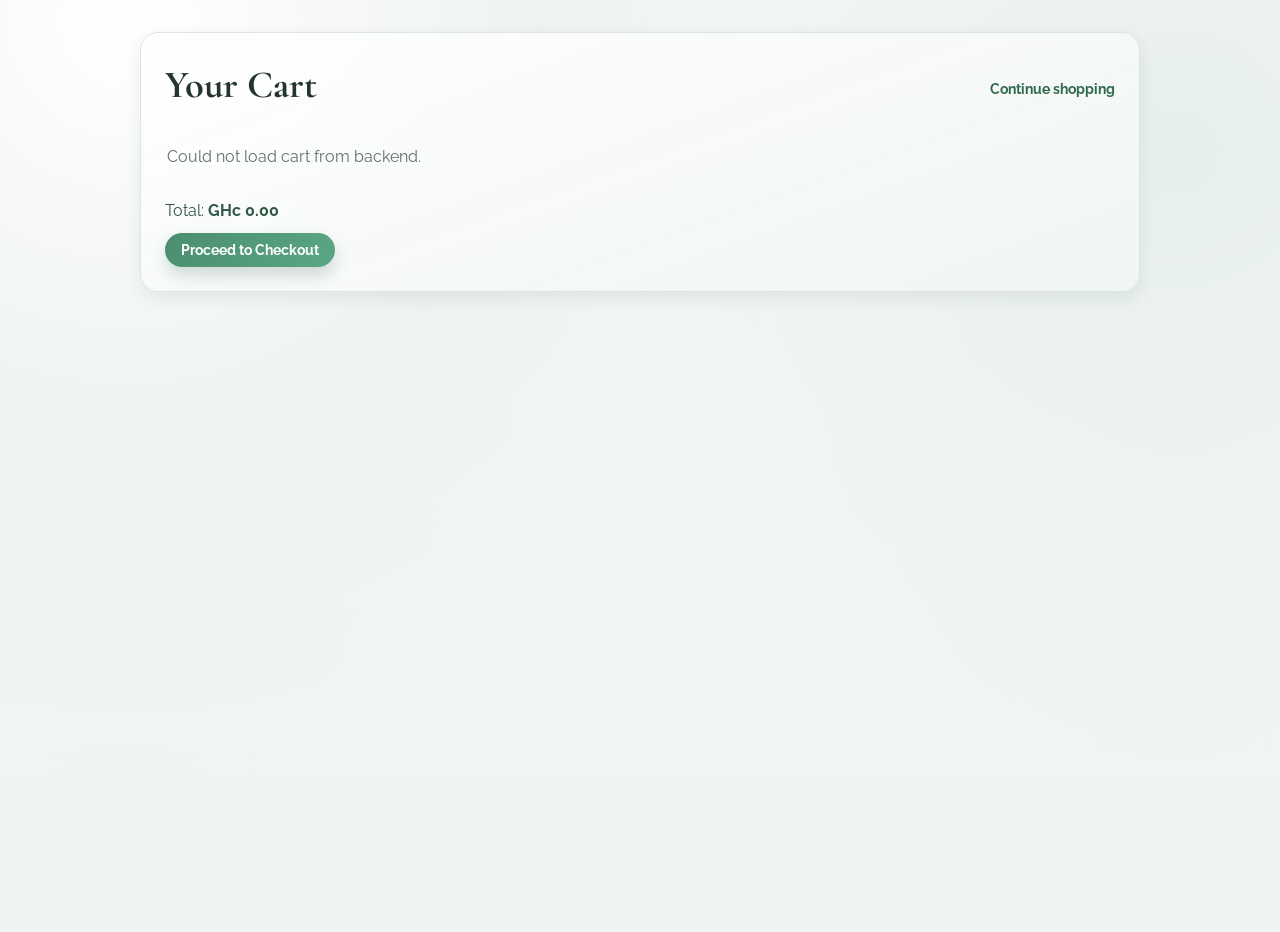
==== GreenAuraNursery/frontend/public/views/cart.html @ 1f89368a "Migrate project to Spring Boot backend and static frontend" ====
<!DOCTYPE html>
<html lang="en">
<head>
    <meta charset="UTF-8">
    <meta name="viewport" content="width=device-width, initial-scale=1.0">
    <title>Cart - Green Aura Nursery</title>
    <link rel="stylesheet" href="../css/style.css">
</head>
<body>
    <main class="page-shell">
        <section class="summary-card">
            <div class="section-head standalone-head">
                <h1>Your Cart</h1>
                <a href="../index.html">Continue shopping</a>
            </div>
            <div id="cartItems"></div>
            <div class="summary-total">Total: <strong id="cartTotal">GHc 0.00</strong></div>
            <button id="goCheckout" class="cart-btn" type="button">Proceed to Checkout</button>
        </section>
    </main>
    <script src="../js/app.js"></script>
</body>
</html>
---- GreenAuraNursery/frontend/public/css/style.css ----
@import url('https://fonts.googleapis.com/css2?family=Raleway:wght@400;500;600;700;800&family=Cormorant+Garamond:wght@600;700&display=swap');

:root {
    --brand-dark: #1c2f25;
    --brand-mid: #2f6a4f;
    --brand-light: #68b18d;
    --teal-deep: #285f62;
    --teal-soft: #4d8b8d;
    --rose-tint: #f7ecef;
    --paper: #f8f7f3;
    --white: #ffffff;
    --text-main: #24352d;
    --text-soft: #5f7267;
    --line: #e4e8e4;
    --shadow-sm: 0 6px 18px rgba(29, 42, 36, 0.08);
    --shadow-md: 0 14px 28px rgba(29, 42, 36, 0.14);
}

* {
    margin: 0;
    padding: 0;
    box-sizing: border-box;
}

body {
    font-family: 'Raleway', Arial, sans-serif;
    color: var(--text-main);
    background:
        radial-gradient(circle at 10% 2%, #ffffff 0%, #eef3f1 28%, transparent 52%),
        radial-gradient(circle at 92% 16%, #e7efec 0%, transparent 44%),
        linear-gradient(180deg, #f7faf8 0%, #eef4f1 100%);
    line-height: 1.5;
    min-height: 100vh;
}

a {
    transition: color 0.2s ease, opacity 0.2s ease;
}

button,
input,
textarea,
select {
    font-family: inherit;
}

:focus-visible {
    outline: 2px solid rgba(70, 140, 108, 0.65);
    outline-offset: 2px;
}

.promo-bar {
    background: linear-gradient(90deg, #ecdee4 0%, #f4e7ec 50%, #ecdee4 100%);
    color: #4a3740;
    text-align: center;
    height: 56px;
    display: grid;
    place-items: center;
    padding: 0 12px;
    font-size: 0.78rem;
    font-weight: 800;
    letter-spacing: 0.15px;
}

.site-header {
    background: linear-gradient(180deg, rgba(255, 255, 255, 0.78), rgba(244, 247, 245, 0.82));
    border-bottom: none;
    box-shadow: 0 10px 22px rgba(28, 47, 37, 0.05);
    border-radius: 0 0 18px 18px;
    position: sticky;
    top: 0;
    z-index: 1200;
    backdrop-filter: blur(6px);
}

.header-top,
.header-middle,
.main-nav {
    width: min(1200px, 94%);
    margin: 0 auto;
}

.header-top {
    display: grid;
    grid-template-columns: auto 1fr auto;
    align-items: center;
    gap: 26px;
    padding: 16px 0 10px;
}

.logo-stack {
    font-family: 'Cormorant Garamond', Georgia, serif;
    text-transform: lowercase;
    color: var(--brand-dark);
    line-height: 0.9;
    min-width: 205px;
}

.logo-stack span:first-child {
    display: block;
    font-size: clamp(3.05rem, 4.6vw, 4rem);
    font-weight: 700;
}

.logo-stack span:last-child {
    display: block;
    margin-top: 4px;
    font-size: clamp(2.4rem, 3.7vw, 3.2rem);
    font-weight: 600;
}

.account-link {
    text-align: right;
    white-space: nowrap;
    font-size: 0.85rem;
    color: #4f685d;
    font-weight: 700;
    text-decoration: none;
    transition: color 0.2s ease;
}

.account-actions {
    display: inline-flex;
    align-items: center;
    justify-content: flex-end;
    white-space: nowrap;
}

.account-link:hover {
    color: var(--brand-mid);
}

.account-link.logged-out-link {
    display: inline-flex;
    align-items: center;
    min-height: 32px;
}

.account-inline-separator {
    margin: 0 6px;
    color: #6b7f74;
    font-weight: 700;
    line-height: 1;
}

.account-register-link {
    color: #4f685d;
    text-decoration: none;
    font-size: 0.85rem;
    font-weight: 700;
}

.account-register-link:hover {
    color: var(--brand-mid);
}

.account-link.logged-in {
    display: inline-flex;
    align-items: center;
    justify-content: center;
    min-width: 44px;
    min-height: 44px;
    border-radius: 999px;
    background: linear-gradient(145deg, #2f6a4f, #5fa486);
    box-shadow: 0 8px 16px rgba(35, 78, 58, 0.28);
    color: #ffffff;
    font-size: 0;
}

.account-avatar {
    width: 14px;
    height: 14px;
    border-radius: 999px;
    background: #ffffff;
    display: inline-block;
}

.header-top {
    position: relative;
}

.account-menu {
    position: absolute;
    right: 0;
    top: calc(100% + 10px);
    background: #ffffff;
    border: 1px solid #d8e4dd;
    border-radius: 12px;
    box-shadow: 0 14px 28px rgba(28, 47, 37, 0.16);
    min-width: 150px;
    padding: 8px;
    display: none;
    z-index: 1300;
}

.account-menu.show {
    display: grid;
    gap: 4px;
}

.account-menu a,
.account-menu button {
    text-align: left;
    border: none;
    background: #f7fbf8;
    color: #2d4d3f;
    text-decoration: none;
    border-radius: 8px;
    padding: 8px 10px;
    font-size: 0.86rem;
    font-weight: 700;
    cursor: pointer;
}

.account-menu a:hover,
.account-menu button:hover {
    background: #eef6f1;
}

.top-nav {
    display: flex;
    align-items: center;
    gap: 4px;
    flex-wrap: wrap;
    justify-content: center;
    background: linear-gradient(180deg, #f1f1f1 0%, #e6e6e6 100%);
    border: 1px solid #d8d8d8;
    border-radius: 12px;
    padding: 8px 10px;
    min-height: 70px;
}

.top-nav a {
    text-decoration: none;
    color: #3d4540;
    text-transform: uppercase;
    font-size: 0.75rem;
    font-weight: 800;
    letter-spacing: 0.3px;
    padding: 8px 9px;
    border-radius: 8px;
    display: inline-flex;
    align-items: center;
    gap: 4px;
    transition: background 0.2s ease, color 0.2s ease;
    position: relative;
}

.top-nav a:hover {
    background: rgba(255, 255, 255, 0.66);
    color: #24352d;
}

.top-nav a::after {
    content: "";
    position: absolute;
    left: 9px;
    right: 9px;
    bottom: 5px;
    height: 2px;
    border-radius: 999px;
    background: linear-gradient(90deg, rgba(56, 112, 86, 0), rgba(56, 112, 86, 0.62), rgba(56, 112, 86, 0));
    transform: scaleX(0.15);
    opacity: 0;
    transition: transform 0.2s ease, opacity 0.2s ease;
}

.top-nav a:hover::after {
    transform: scaleX(1);
    opacity: 1;
}

.top-nav .arrow {
    font-size: 0.7rem;
    line-height: 1;
    transform: translateY(-1px);
    color: #4a5650;
}

.header-middle {
    display: flex;
    gap: 10px;
    align-items: center;
    padding: 10px 0 14px;
}

.search-wrap {
    flex: 1;
    display: flex;
    border: 1px solid #d2d9d4;
    border-radius: 999px;
    overflow: hidden;
    background: #ffffff;
    max-width: 930px;
    box-shadow: inset 0 1px 0 rgba(255, 255, 255, 0.65), 0 4px 14px rgba(30, 43, 36, 0.08);
}

.search-wrap input {
    flex: 1;
    border: none;
    padding: 10px 14px;
    font-size: 0.88rem;
    color: var(--text-main);
}

.search-wrap input:focus {
    outline: none;
}

.search-wrap button,
.cart-btn,
.price-row button {
    border: none;
    background: linear-gradient(120deg, #4a8e6f, #5aa684);
    color: var(--white);
    font-weight: 700;
    cursor: pointer;
    transition: transform 0.2s ease, filter 0.2s ease;
}

.search-wrap button {
    padding: 0 22px;
    border-radius: 0;
    font-size: 0.86rem;
}

.cart-btn {
    border-radius: 999px;
    padding: 9px 16px;
    white-space: nowrap;
    font-size: 0.85rem;
    box-shadow: 0 8px 16px rgba(42, 83, 64, 0.2);
}

.search-wrap button:hover,
.cart-btn:hover,
.price-row button:hover {
    transform: translateY(-1px);
    filter: brightness(1.05);
}

.main-nav {
    display: none;
}

.main-nav a {
    display: none;
}

.main-nav a:hover,
.main-nav a.active {
    display: none;
}

.hero-section,
.featured-grid,
.video-block,
.info-strip,
.footer-links-panel,
.trust-panel,
footer {
    width: min(1200px, 94%);
    margin-left: auto;
    margin-right: auto;
}

.hero-section {
    margin-top: 26px;
    display: grid;
    grid-template-columns: 1.05fr 1fr;
    gap: 18px;
}

.hero-content {
    background: linear-gradient(130deg, #edf8f1, #e5f4eb);
    border-radius: 18px;
    padding: 34px 28px;
    box-shadow: var(--shadow-sm);
}

.hero-kicker {
    font-size: 0.84rem;
    font-weight: 800;
    text-transform: uppercase;
    color: var(--brand-mid);
    letter-spacing: 1px;
    margin-bottom: 10px;
}

.hero-content h2 {
    font-family: 'Cormorant Garamond', Georgia, serif;
    font-size: clamp(2rem, 3.2vw, 3rem);
    line-height: 1.1;
    margin-bottom: 10px;
}

.hero-content p {
    color: var(--text-soft);
    font-size: 1rem;
}

.hero-actions {
    margin-top: 18px;
    display: flex;
    gap: 10px;
    flex-wrap: wrap;
}

.btn-primary,
.btn-outline {
    text-decoration: none;
    border-radius: 999px;
    padding: 11px 18px;
    font-weight: 800;
    font-size: 0.9rem;
}

.btn-primary {
    color: var(--white);
    background: linear-gradient(120deg, var(--brand-mid), var(--brand-light));
}

.btn-outline {
    border: 1px solid #b7cdc1;
    color: var(--brand-dark);
    background: var(--white);
}

.hero-media {
    position: relative;
    border-radius: 18px;
    overflow: hidden;
    min-height: 330px;
    box-shadow: var(--shadow-md);
}

.hero-media img {
    width: 100%;
    height: 100%;
    object-fit: cover;
}

.hero-chip {
    position: absolute;
    left: 14px;
    bottom: 14px;
    background: rgba(255, 255, 255, 0.9);
    color: var(--brand-dark);
    padding: 8px 12px;
    border-radius: 999px;
    font-weight: 700;
    font-size: 0.84rem;
}

.featured-grid {
    margin-top: 26px;
    padding: 22px 18px 24px;
    background: linear-gradient(160deg, rgba(255, 255, 255, 0.7), rgba(238, 244, 240, 0.72));
    border: 1px solid #dfe7e2;
    border-radius: 18px;
    box-shadow: 0 12px 26px rgba(26, 46, 36, 0.07);
}

.section-head {
    display: flex;
    justify-content: space-between;
    align-items: center;
    margin-bottom: 12px;
}

.section-head h2 {
    font-family: 'Cormorant Garamond', Georgia, serif;
    font-size: clamp(1.7rem, 2.3vw, 2.2rem);
}

.section-head a {
    color: var(--brand-mid);
    text-decoration: none;
    font-weight: 700;
    font-size: 0.9rem;
    transition: letter-spacing 0.2s ease;
}

.section-head a:hover {
    letter-spacing: 0.2px;
}

.products {
    display: grid;
    grid-template-columns: repeat(4, minmax(0, 1fr));
    gap: 14px;
}

.product-card {
    background: var(--white);
    border-radius: 16px;
    overflow: hidden;
    padding-bottom: 12px;
    border: 1px solid #e5ece8;
    box-shadow: var(--shadow-sm);
    transition: transform 0.22s ease, box-shadow 0.22s ease;
}

.product-card:hover {
    transform: translateY(-6px);
    box-shadow: 0 18px 30px rgba(28, 47, 37, 0.16);
}

.product-card img {
    width: 100%;
    height: 165px;
    object-fit: cover;
    transition: transform 0.35s ease;
}

.product-card:hover img {
    transform: scale(1.04);
}

.product-card h4 {
    font-size: 0.98rem;
    padding: 10px 12px 4px;
}

.product-card p {
    font-size: 0.86rem;
    color: var(--text-soft);
    padding: 0 12px;
}

.price-row {
    margin-top: 8px;
    padding: 0 12px;
    display: flex;
    justify-content: space-between;
    align-items: center;
}

.price-row span {
    font-weight: 800;
    color: var(--brand-mid);
}

.price-row button {
    border-radius: 999px;
    padding: 7px 13px;
    font-size: 0.8rem;
}

.video-block {
    margin-top: 24px;
    position: relative;
    border-radius: 20px;
    overflow: hidden;
    border: 1px solid #d2ddd8;
    box-shadow: 0 16px 34px rgba(22, 44, 34, 0.18);
}

.video-block video {
    width: 100%;
    height: 260px;
    object-fit: cover;
    display: block;
}

.video-overlay {
    position: absolute;
    inset: 0;
    display: grid;
    place-items: center;
    background: linear-gradient(180deg, rgba(9, 23, 18, 0.1), rgba(13, 30, 23, 0.62));
    color: var(--white);
    text-align: center;
}

.video-overlay h3 {
    font-family: 'Cormorant Garamond', Georgia, serif;
    font-size: clamp(1.6rem, 2.8vw, 2.4rem);
    text-shadow: 0 2px 12px rgba(0, 0, 0, 0.35);
}

.info-strip {
    margin-top: 16px;
    display: grid;
    grid-template-columns: repeat(3, minmax(0, 1fr));
    gap: 12px;
}

.info-card {
    background: linear-gradient(140deg, #3f7d80, #3a6e71);
    border-radius: 20px;
    color: #f2f7f7;
    padding: 16px 20px;
    border: 1px solid rgba(255, 255, 255, 0.2);
    box-shadow: var(--shadow-sm);
    transition: transform 0.2s ease, box-shadow 0.2s ease;
}

.info-card:hover {
    transform: translateY(-4px);
    box-shadow: 0 16px 24px rgba(31, 69, 71, 0.24);
}

.info-head {
    display: flex;
    justify-content: space-between;
    align-items: center;
    margin-bottom: 12px;
}

.info-card h3 {
    font-size: clamp(1.5rem, 2vw, 2rem);
    font-weight: 800;
    line-height: 1.1;
}

.info-card p {
    font-size: clamp(0.95rem, 1.2vw, 1.08rem);
    opacity: 0.98;
}

.info-icon {
    font-size: 2rem;
    font-weight: 800;
    opacity: 0.95;
}

.newsletter-row {
    display: flex;
    gap: 8px;
    align-items: center;
}

.newsletter-row input {
    flex: 1;
    min-width: 0;
    border: none;
    border-radius: 7px;
    background: #f2f2f2;
    color: #4f5453;
    font-size: 1rem;
    padding: 8px 10px;
}

.newsletter-row button {
    border: none;
    width: 34px;
    height: 34px;
    border-radius: 999px;
    font-size: 0.95rem;
    font-weight: 800;
    color: #ffffff;
    background: #365e60;
    cursor: pointer;
}

.footer-links-panel {
    margin-top: 26px;
    background: linear-gradient(140deg, var(--teal-soft), var(--teal-deep));
    color: #f2f8f8;
    border-radius: 22px 22px 0 0;
    padding: 22px 24px 20px;
    box-shadow: 0 -1px 0 rgba(255, 255, 255, 0.24), 0 14px 26px rgba(29, 61, 62, 0.24);
}

.footer-links-grid {
    display: grid;
    grid-template-columns: repeat(4, minmax(0, 1fr));
    gap: 22px;
}

.footer-links-grid ul {
    list-style: none;
}

.footer-links-grid li + li {
    margin-top: 4px;
}

.footer-links-grid a {
    color: #f0f7f7;
    text-decoration: none;
    font-size: 0.98rem;
    font-weight: 600;
    letter-spacing: 0.1px;
    opacity: 0.96;
}

.footer-links-grid a:hover {
    text-decoration: underline;
}

.footer-col-social {
    display: grid;
    align-content: start;
    gap: 14px;
}

.social-row {
    display: flex;
    gap: 8px;
}

.social-row a {
    width: 38px;
    height: 38px;
    border-radius: 999px;
    border: 1px solid rgba(207, 233, 233, 0.5);
    background: rgba(214, 237, 237, 0.78);
    color: #275f61;
    display: grid;
    place-items: center;
    font-weight: 800;
    line-height: 1;
    transition: transform 0.2s ease, background 0.2s ease;
}

.social-row a:hover {
    transform: translateY(-2px);
    background: rgba(235, 248, 248, 0.92);
}

.trust-panel {
    margin-top: 0;
    background: linear-gradient(160deg, #fefefe, #f6f8f9);
    border: 1px solid #d4d8d9;
    border-top: none;
    padding: 26px 22px;
    display: grid;
    grid-template-columns: 1.2fr 1fr;
    gap: 22px;
}

.trust-wrap {
    display: grid;
    grid-template-columns: auto 1fr;
    gap: 20px;
    align-items: center;
    border-right: 1px solid #7ea7a8;
    padding-right: 20px;
}

.guarantee-badge {
    width: 104px;
    height: 104px;
    border-radius: 999px;
    border: 5px solid #71a5a8;
    color: #4f8e91;
    display: grid;
    place-items: center;
    text-align: center;
    line-height: 1.05;
    padding: 8px;
}

.guarantee-badge span:first-child {
    font-weight: 800;
    font-size: 1.35rem;
}

.guarantee-badge span:nth-child(2),
.guarantee-badge span:last-child {
    font-size: 0.76rem;
    font-weight: 700;
    text-transform: uppercase;
}

.trust-wrap p,
.trust-quote p {
    color: #34687b;
    font-size: clamp(1rem, 1.5vw, 1.15rem);
    line-height: 1.25;
}

.trust-quote {
    border: none;
    margin: 0;
    padding: 8px 0;
}

.trust-quote p + p {
    margin-top: 12px;
}

.trust-quote strong {
    font-weight: 800;
}

.trust-quote a {
    color: #34687b;
    text-decoration: none;
}

footer {
    margin-top: 0;
    background: linear-gradient(180deg, #dce3e4, #d1dadd);
    color: #405b68;
    text-align: center;
    padding: 20px 16px 24px;
    border-radius: 0 0 18px 18px;
    display: grid;
    gap: 14px;
}

footer p {
    font-size: 0.95rem;
}

.payment-row {
    display: flex;
    gap: 8px;
    justify-content: center;
    flex-wrap: wrap;
}

.payment-row span {
    background: #f7f9fa;
    border: 1px solid #c2cbce;
    color: #2d5f78;
    border-radius: 6px;
    padding: 5px 10px;
    font-size: 0.82rem;
    font-weight: 700;
    box-shadow: inset 0 1px 0 rgba(255, 255, 255, 0.7);
}

.page-shell,
.auth-shell {
    width: min(1000px, 94%);
    margin: 32px auto;
}

.auth-shell {
    width: min(1100px, 94%);
    position: relative;
}

.auth-shell::before,
.auth-shell::after {
    content: "";
    position: absolute;
    border-radius: 999px;
    pointer-events: none;
}

.auth-shell::before {
    width: 220px;
    height: 220px;
    right: -50px;
    top: -40px;
    background: radial-gradient(circle, rgba(95, 158, 130, 0.22), rgba(95, 158, 130, 0));
}

.auth-shell::after {
    width: 180px;
    height: 180px;
    left: -40px;
    bottom: -20px;
    background: radial-gradient(circle, rgba(63, 125, 128, 0.18), rgba(63, 125, 128, 0));
}

.auth-shell-split {
    display: grid;
    grid-template-columns: 1.08fr 1fr;
    gap: 20px;
    align-items: stretch;
}

.auth-aside {
    background: linear-gradient(150deg, #2d6f56, #285f62 58%, #224c4e);
    color: #eff8f4;
    border-radius: 20px;
    padding: 26px 24px;
    box-shadow: 0 16px 28px rgba(24, 55, 46, 0.24);
}

.auth-pill {
    display: inline-flex;
    align-items: center;
    border: 1px solid rgba(255, 255, 255, 0.36);
    border-radius: 999px;
    padding: 4px 10px;
    font-size: 0.76rem;
    letter-spacing: 0.6px;
    text-transform: uppercase;
    font-weight: 700;
}

.auth-aside h1 {
    font-family: 'Cormorant Garamond', Georgia, serif;
    font-size: clamp(2.1rem, 4vw, 3rem);
    line-height: 1;
    margin-top: 14px;
    margin-bottom: 10px;
}

.auth-aside p {
    color: rgba(240, 251, 246, 0.9);
}

.auth-points {
    list-style: none;
    margin-top: 16px;
    display: grid;
    gap: 8px;
}

.auth-points li {
    position: relative;
    padding-left: 20px;
    color: rgba(240, 251, 246, 0.92);
}

.auth-points li::before {
    content: "";
    width: 8px;
    height: 8px;
    border-radius: 999px;
    background: #9ee2be;
    position: absolute;
    left: 0;
    top: 8px;
}

.auth-aside-link {
    margin-top: 16px;
    display: inline-block;
    color: #ffffff;
    font-weight: 700;
    text-decoration: none;
    border-bottom: 1px solid rgba(255, 255, 255, 0.42);
}

.auth-card,
.summary-card {
    background: linear-gradient(160deg, rgba(255, 255, 255, 0.95), rgba(240, 246, 242, 0.92));
    border: 1px solid #dbe6df;
    border-radius: 18px;
    padding: 24px;
    box-shadow: var(--shadow-sm);
}

.auth-card-compact {
    display: grid;
    align-content: center;
}

.auth-card h1,
.auth-card h2,
.summary-card h1 {
    font-family: 'Cormorant Garamond', Georgia, serif;
    font-size: clamp(2rem, 3vw, 2.4rem);
    margin-bottom: 6px;
}

.auth-card p {
    color: var(--text-soft);
}

.auth-subtitle {
    margin-bottom: 2px;
}

.auth-form {
    display: grid;
    gap: 10px;
    margin-top: 16px;
}

.auth-form label {
    font-weight: 700;
    color: #365248;
    margin-top: 6px;
}

.auth-field {
    display: grid;
    gap: 6px;
}

.register-card {
    box-shadow: 0 16px 30px rgba(28, 61, 48, 0.16);
    border-color: #d5e3da;
}

.register-grid {
    display: grid;
    grid-template-columns: repeat(2, minmax(0, 1fr));
    gap: 8px 10px;
}

.field-span-full {
    grid-column: 1 / -1;
}

.auth-form input,
.auth-form textarea {
    border: 1px solid #ccdbd2;
    border-radius: 10px;
    padding: 10px 12px;
    font-size: 0.95rem;
    color: var(--text-main);
    background: #fcfefd;
    transition: border-color 0.2s ease, box-shadow 0.2s ease;
}

.auth-form input:focus,
.auth-form textarea:focus {
    outline: none;
    border-color: #5b9a7d;
    box-shadow: 0 0 0 3px rgba(91, 154, 125, 0.16);
}

.auth-form button,
.summary-card button {
    margin-top: 10px;
}

.auth-form .cart-btn {
    width: 100%;
}

.register-card .cart-btn {
    margin-top: 12px;
}

.register-card .oauth-divider {
    margin-top: 12px;
}

.auth-links {
    margin-top: 12px;
}

.auth-links a {
    color: var(--brand-mid);
    text-decoration: none;
    font-weight: 700;
}

.products-catalogue {
    margin-top: 18px;
}

.line-item {
    padding: 12px 0;
    border-bottom: 1px solid #d8e2dd;
    display: flex;
    align-items: center;
    justify-content: space-between;
    gap: 10px;
}

.summary-total {
    margin-top: 16px;
    font-size: 1.03rem;
    color: #315645;
}

.empty-state {
    color: #5f7267;
    padding: 14px 2px;
}

.standalone-head {
    margin-bottom: 10px;
}

.app-toast {
    position: fixed;
    right: 16px;
    bottom: 16px;
    background: #2f6a4f;
    color: #ffffff;
    padding: 10px 14px;
    border-radius: 10px;
    box-shadow: var(--shadow-md);
    z-index: 2000;
    opacity: 0;
    transform: translateY(8px);
    transition: opacity 0.2s ease, transform 0.2s ease;
}

.app-toast.error {
    background: #8d3b3b;
}

.app-toast.show {
    opacity: 1;
    transform: translateY(0);
}

.register-modal {
    position: fixed;
    inset: 0;
    background: rgba(10, 24, 19, 0.52);
    display: none;
    align-items: center;
    justify-content: center;
    z-index: 1900;
    padding: 16px;
}

.register-modal.show {
    display: flex;
}

.register-modal-card {
    width: min(520px, 100%);
    background: linear-gradient(165deg, #ffffff, #edf4ef);
    border: 1px solid #d7e2db;
    border-radius: 16px;
    padding: 22px 20px;
    box-shadow: 0 20px 38px rgba(21, 41, 33, 0.25);
    position: relative;
    animation: modalLift 0.35s ease both;
}

@keyframes modalLift {
    from {
        opacity: 0;
        transform: translateY(8px) scale(0.98);
    }

    to {
        opacity: 1;
        transform: translateY(0) scale(1);
    }
}

.register-modal-card h2 {
    font-family: 'Cormorant Garamond', Georgia, serif;
    font-size: clamp(1.9rem, 4vw, 2.4rem);
    margin-bottom: 8px;
    color: #203a2e;
}

.register-modal-card p {
    color: #4f665d;
    font-size: 1rem;
}

.register-modal-actions {
    display: flex;
    gap: 10px;
    margin-top: 16px;
    flex-wrap: wrap;
}

.register-modal-actions .cart-btn {
    text-decoration: none;
    display: inline-flex;
    align-items: center;
    justify-content: center;
}

.register-later-btn {
    border: 1px solid #c5d6cd;
    border-radius: 999px;
    background: #f7fbf8;
    color: #375446;
    font-weight: 700;
    padding: 9px 14px;
    cursor: pointer;
}

.register-modal-close {
    border: none;
    background: transparent;
    color: #4f665d;
    font-size: 1.15rem;
    font-weight: 800;
    position: absolute;
    right: 12px;
    top: 10px;
    cursor: pointer;
}

.login-screen {
    min-height: 100vh;
    display: grid;
    place-items: center;
    padding: 24px;
    background:
        radial-gradient(circle at 18% 12%, rgba(171, 227, 193, 0.55), transparent 30%),
        radial-gradient(circle at 88% 82%, rgba(212, 245, 224, 0.55), transparent 32%),
        radial-gradient(circle at 52% 52%, rgba(255, 255, 255, 0.55), transparent 52%),
        linear-gradient(145deg, #f7fdf9 0%, #e9f6ef 45%, #d9efe3 100%);
}

.login-scene {
    width: min(980px, 100%);
    min-height: 600px;
    border-radius: 24px;
    background: linear-gradient(160deg, rgba(241, 252, 246, 0.76), rgba(224, 245, 234, 0.66));
    border: 1px solid rgba(160, 205, 178, 0.32);
    box-shadow: 0 28px 52px rgba(62, 109, 84, 0.24);
    display: grid;
    place-items: center;
    position: relative;
    overflow: hidden;
}

.login-scene::before {
    content: "";
    position: absolute;
    inset: 0;
    background: linear-gradient(120deg, rgba(255, 255, 255, 0.38), rgba(228, 245, 236, 0.14));
    opacity: 1;
    pointer-events: none;
}

.login-scene::after {
    content: "";
    position: absolute;
    inset: 0;
    background:
        radial-gradient(circle at 50% 50%, rgba(255, 255, 255, 0.38), rgba(255, 255, 255, 0.06) 58%),
        linear-gradient(150deg, rgba(255, 255, 255, 0.4), rgba(247, 255, 251, 0.12));
    pointer-events: none;
}

.login-scene > .shape {
    animation: floatShape 9s ease-in-out infinite;
}

.shape-squiggle {
    animation-delay: 0.7s;
}

.shape-wave {
    animation-delay: 1.4s;
}

@keyframes floatShape {
    0%,
    100% {
        transform: translateY(0) rotate(0deg);
    }

    50% {
        transform: translateY(-10px) rotate(2deg);
    }
}

.shape {
    position: absolute;
    pointer-events: none;
}

.shape-ring {
    width: 140px;
    height: 140px;
    border-radius: 999px;
    border: 14px solid rgba(123, 205, 164, 0.38);
    top: -36px;
    left: 210px;
    border-right-color: transparent;
    border-bottom-color: rgba(142, 210, 178, 0.2);
}

.shape-squiggle {
    width: 230px;
    height: 230px;
    border: 18px solid rgba(132, 196, 166, 0.46);
    border-radius: 54% 46% 62% 38%;
    right: 180px;
    top: 100px;
    filter: blur(0.4px);
}

.shape-leaf {
    width: 210px;
    height: 100px;
    border-radius: 70px;
    background: linear-gradient(120deg, rgba(199, 240, 218, 0.68), rgba(152, 211, 181, 0.46));
    right: -36px;
    bottom: 26px;
    transform: rotate(28deg);
}

.shape-wave {
    width: 170px;
    height: 170px;
    border-radius: 70px;
    border: 14px solid rgba(183, 228, 203, 0.38);
    left: 38px;
    bottom: -50px;
    transform: rotate(28deg);
}

.login-panel {
    width: min(390px, calc(100% - 34px));
    border-radius: 24px;
    padding: 26px 26px 22px;
    background: linear-gradient(160deg, rgba(255, 255, 255, 0.72), rgba(240, 250, 245, 0.56));
    border: 1px solid rgba(211, 232, 221, 0.95);
    box-shadow: 0 20px 38px rgba(58, 107, 82, 0.2);
    backdrop-filter: blur(10px);
    color: #1f4a35;
    position: relative;
    z-index: 2;
    animation: panelEnter 0.45s ease both;
}

@keyframes panelEnter {
    from {
        opacity: 0;
        transform: translateY(8px) scale(0.985);
    }

    to {
        opacity: 1;
        transform: translateY(0) scale(1);
    }
}

.login-brand {
    color: #2f6f52;
    text-decoration: none;
    text-transform: lowercase;
    font-weight: 800;
    letter-spacing: 0.2px;
    display: inline-block;
    margin-bottom: 6px;
}

.login-panel h1 {
    font-family: 'Cormorant Garamond', Georgia, serif;
    font-size: clamp(2rem, 4vw, 2.5rem);
    margin-bottom: 4px;
    letter-spacing: 0.2px;
}

.login-panel > p {
    color: rgba(50, 92, 70, 0.9);
    font-size: 0.94rem;
}

.login-form {
    margin-top: 14px;
}

.login-form label {
    color: #38634d;
    font-size: 0.83rem;
    margin-top: 4px;
    letter-spacing: 0.2px;
}

.login-form input {
    background: rgba(255, 255, 255, 0.94);
    border: 1px solid rgba(183, 215, 194, 0.95);
    border-radius: 12px;
    min-height: 42px;
    box-shadow: inset 0 1px 0 rgba(255, 255, 255, 0.75);
}

.forgot-link {
    color: #41755a;
    text-decoration: none;
    font-size: 0.82rem;
    margin-top: 2px;
}

.login-form .cart-btn {
    margin-top: 6px;
    background: linear-gradient(120deg, #2b6b4f, #58aa82);
    min-height: 42px;
}

.oauth-divider {
    margin-top: 14px;
    margin-bottom: 10px;
    text-align: center;
    font-size: 0.82rem;
    color: rgba(56, 97, 75, 0.78);
    position: relative;
}

.oauth-divider::before,
.oauth-divider::after {
    content: "";
    position: absolute;
    top: 50%;
    width: 30%;
    height: 1px;
    background: rgba(129, 170, 148, 0.42);
}

.oauth-divider::before {
    left: 0;
}

.oauth-divider::after {
    right: 0;
}

.google-login-btn {
    margin-top: 2px;
    width: 100%;
    border-radius: 999px;
    background: linear-gradient(160deg, rgba(255, 255, 255, 0.98), rgba(241, 250, 246, 0.94));
    border: 1px solid rgba(175, 209, 188, 0.9);
    color: #1f5b43;
    display: inline-flex;
    align-items: center;
    justify-content: center;
    text-decoration: none;
    font-weight: 700;
    font-size: 0.9rem;
    min-height: 46px;
    transition: transform 0.2s ease, box-shadow 0.2s ease, border-color 0.2s ease;
    gap: 8px;
    box-shadow: 0 8px 18px rgba(49, 93, 70, 0.12);
    padding: 0 14px;
}

.google-login-btn::before {
    content: "G";
    width: 22px;
    height: 22px;
    border-radius: 999px;
    display: grid;
    place-items: center;
    background: linear-gradient(120deg, #f9fdfb, #e9f5ee);
    border: 1px solid rgba(171, 203, 185, 0.75);
    font-weight: 800;
    font-size: 0.8rem;
    color: #2f7053;
}

.google-login-btn:hover {
    transform: translateY(-1px);
    box-shadow: 0 12px 20px rgba(53, 96, 74, 0.2);
    border-color: rgba(142, 190, 164, 0.95);
}

.login-panel .auth-links {
    margin-top: 14px;
    color: rgba(56, 97, 75, 0.95);
    text-align: center;
    font-size: 0.84rem;
}

.login-panel .auth-links a {
    color: #2c6d50;
}

.login-panel .auth-links a:hover {
    color: #22553f;
}

.register-panel {
    width: min(560px, calc(100% - 34px));
}

.register-panel .register-grid {
    margin-top: 4px;
}

.register-panel textarea {
    resize: vertical;
    min-height: 84px;
}

.register-panel .cart-btn {
    margin-top: 10px;
}

.video-block,
.info-strip,
.featured-grid,
.footer-links-panel,
.trust-panel,
footer {
    animation: riseFade 0.65s ease both;
}

.info-strip {
    animation-delay: 0.08s;
}

.featured-grid {
    animation-delay: 0.14s;
}

.footer-links-panel {
    animation-delay: 0.2s;
}

.trust-panel,
footer {
    animation-delay: 0.25s;
}

@keyframes riseFade {
    from {
        opacity: 0;
        transform: translateY(10px);
    }

    to {
        opacity: 1;
        transform: translateY(0);
    }
}

@media (max-width: 980px) {
    .hero-section {
        grid-template-columns: 1fr;
    }

    .products {
        grid-template-columns: repeat(2, minmax(0, 1fr));
    }

    .info-strip {
        grid-template-columns: 1fr;
    }

    .footer-links-grid {
        grid-template-columns: repeat(2, minmax(0, 1fr));
    }

    .trust-panel {
        grid-template-columns: 1fr;
    }

    .trust-wrap {
        border-right: none;
        border-bottom: 1px solid #7ea7a8;
        padding-right: 0;
        padding-bottom: 18px;
    }

    .header-top {
        grid-template-columns: 1fr;
        gap: 8px;
        text-align: center;
    }

    .auth-shell-split {
        grid-template-columns: 1fr;
    }

    .auth-aside {
        padding: 20px 18px;
    }

    .featured-grid {
        padding: 18px 14px 20px;
    }

    .logo-stack,
    .top-nav,
    .account-link {
        text-align: center;
    }

    .logo-stack {
        min-width: unset;
    }
}

@media (max-width: 640px) {
    .header-middle {
        flex-direction: column;
    }

    .search-wrap,
    .cart-btn {
        width: 100%;
    }

    .main-nav {
        justify-content: center;
    }

    .top-nav {
        min-height: 0;
    }

    .products {
        grid-template-columns: 1fr;
    }

    .footer-links-grid {
        grid-template-columns: 1fr;
    }

    .trust-wrap {
        grid-template-columns: 1fr;
        text-align: center;
    }

    .guarantee-badge {
        margin: 0 auto;
    }

    .video-block video {
        height: 220px;
    }

    .login-screen {
        padding: 14px;
    }

    .login-scene {
        min-height: 0;
        padding: 24px 0;
        background: linear-gradient(160deg, rgba(239, 251, 245, 0.7), rgba(224, 245, 234, 0.62));
    }

    .login-scene::before {
        background: linear-gradient(120deg, rgba(255, 255, 255, 0.3), rgba(228, 245, 236, 0.12));
    }

    .shape-ring,
    .shape-squiggle,
    .shape-wave {
        display: none;
    }

    .shape-leaf {
        width: 130px;
        height: 66px;
        right: -34px;
        bottom: 8px;
    }

    .register-panel {
        width: min(96%, calc(100% - 22px));
    }

    .auth-card,
    .summary-card {
        padding: 18px;
    }

    .register-grid {
        grid-template-columns: 1fr;
    }

    .auth-shell {
        width: min(620px, 94%);
    }
}

@media (prefers-reduced-motion: reduce) {
    *,
    *::before,
    *::after {
        animation: none !important;
        transition: none !important;
    }
}
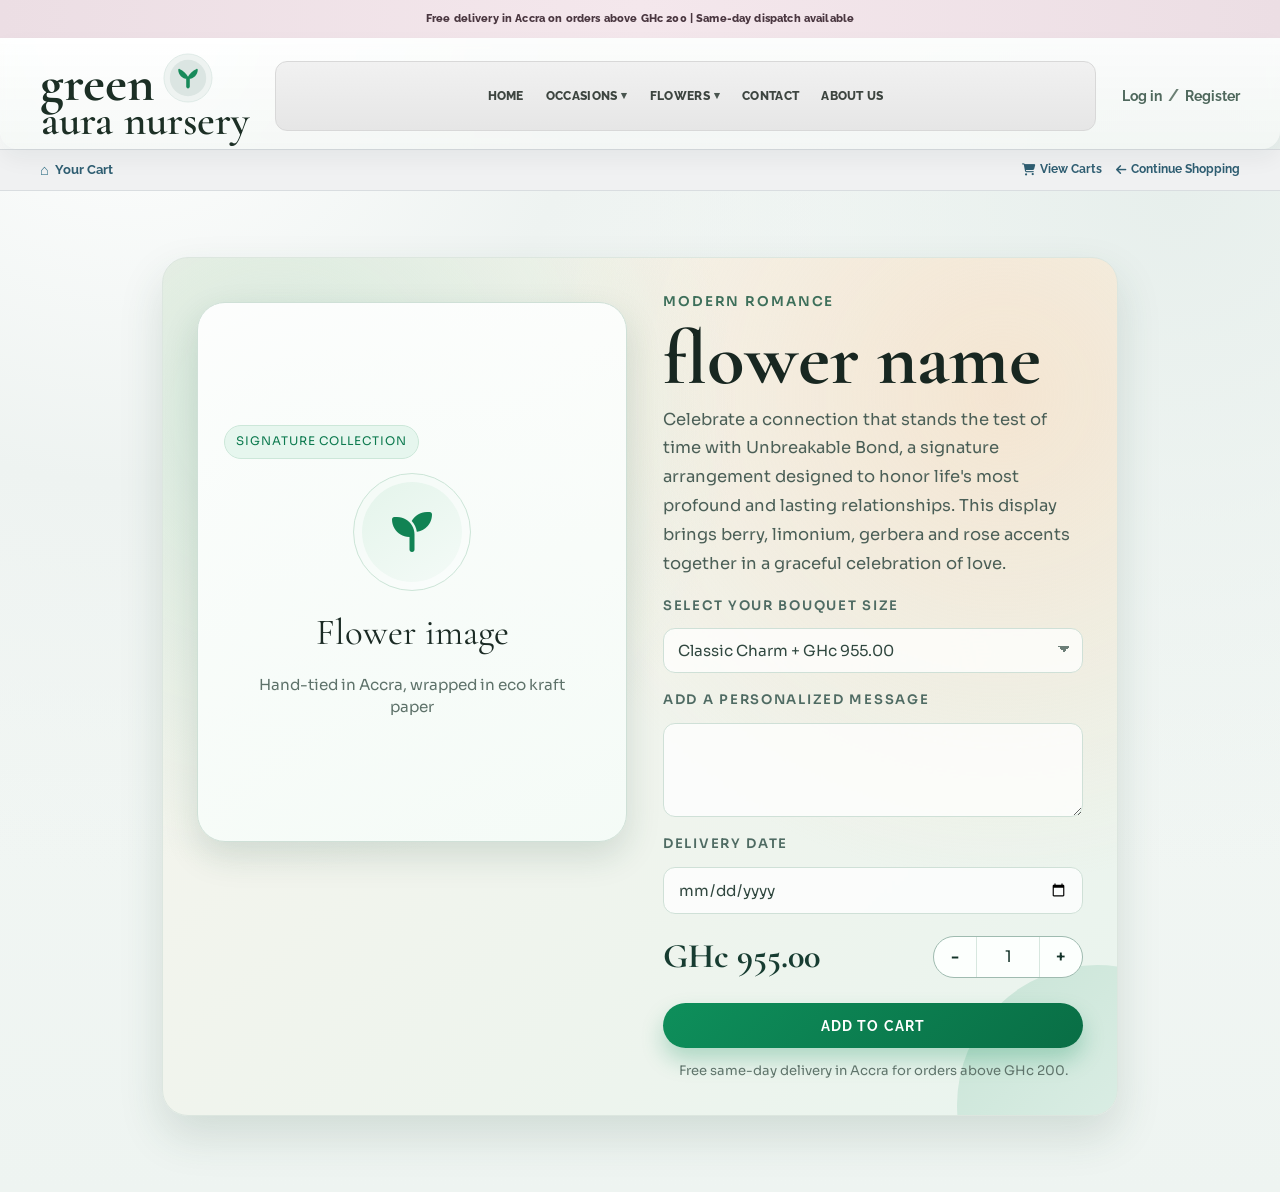
==== commit a19b99e1: "feat: update frontend navigation and account pages; add orders APIs" ====
--- a/GreenAuraNursery/frontend/public/views/cart.html
+++ b/GreenAuraNursery/frontend/public/views/cart.html
@@ -4,18 +4,194 @@
     <meta charset="UTF-8">
     <meta name="viewport" content="width=device-width, initial-scale=1.0">
     <title>Cart - Green Aura Nursery</title>
+    <link rel="preconnect" href="https://fonts.googleapis.com">
+    <link rel="preconnect" href="https://fonts.gstatic.com" crossorigin>
+    <link href="https://fonts.googleapis.com/css2?family=Cormorant+Garamond:wght@500;600;700&family=Sora:wght@300;400;500;600;700&display=swap" rel="stylesheet">
     <link rel="stylesheet" href="../css/style.css">
+    <link rel="stylesheet" href="https://cdnjs.cloudflare.com/ajax/libs/font-awesome/6.4.0/css/all.min.css">
 </head>
-<body>
+<body class="modern-cart-page">
+    <div class="promo-bar">
+        Free delivery in Accra on orders above GHc 200 | Same-day dispatch available
+    </div>
+
+    <header class="site-header">
+        <div class="header-top">
+            <a href="../index.html" class="logo-stack" aria-label="green aura nursery" style="text-decoration:none;">
+                <span class="logo-topline">
+                    <span class="logo-main">green</span>
+                    <img class="brand-logo-mark" src="../assets/images/brand-logo.svg" alt="Green Aura Nursery logo">
+                </span>
+                <span class="logo-sub">aura nursery</span>
+            </a>
+            <nav class="top-nav" aria-label="Primary">
+                <a href="../index.html">Home</a>
+                <details class="nav-dropdown">
+                    <summary class="has-arrow">Occasions <span class="arrow">▾</span></summary>
+                    <div class="nav-dropdown-menu" role="menu" aria-label="Occasions">
+                        <a href="catalogue.html?section=occasions&amp;occasion=easter" role="menuitem">Easter</a>
+                        <a href="catalogue.html?section=occasions&amp;occasion=anniversary" role="menuitem">Anniversary</a>
+                        <a href="catalogue.html?section=occasions&amp;occasion=birthday" role="menuitem">Birthday</a>
+                        <a href="catalogue.html?section=occasions&amp;occasion=congratulations" role="menuitem">Congratulations</a>
+                        <a href="catalogue.html?section=occasions&amp;occasion=engagement" role="menuitem">Engagement</a>
+                        <a href="catalogue.html?section=occasions&amp;occasion=for-her" role="menuitem">For Her</a>
+                        <a href="catalogue.html?section=occasions&amp;occasion=for-him" role="menuitem">For Him</a>
+                        <a href="catalogue.html?section=occasions&amp;occasion=friendship" role="menuitem">Friendship</a>
+                        <a href="catalogue.html?section=occasions&amp;occasion=get-well" role="menuitem">Get Well</a>
+                        <a href="catalogue.html?section=occasions&amp;occasion=just-because" role="menuitem">Just Because</a>
+                        <a href="catalogue.html?section=occasions&amp;occasion=kids" role="menuitem">Kids</a>
+                        <a href="catalogue.html?section=occasions&amp;occasion=love-and-romance" role="menuitem">Love and Romance</a>
+                        <a href="catalogue.html?section=occasions&amp;occasion=new-baby" role="menuitem">New Baby</a>
+                        <a href="catalogue.html?section=occasions&amp;occasion=new-job" role="menuitem">New Job</a>
+                        <a href="catalogue.html?section=occasions&amp;occasion=sympathy" role="menuitem">Sympathy</a>
+                        <a href="catalogue.html?section=occasions&amp;occasion=thank-you" role="menuitem">Thank You</a>
+                        <a href="catalogue.html?section=occasions&amp;occasion=wedding" role="menuitem">Wedding</a>
+                    </div>
+                </details>
+                <details class="nav-dropdown">
+                    <summary class="has-arrow">Flowers <span class="arrow">▾</span></summary>
+                    <div class="nav-dropdown-menu nav-dropdown-menu-flowers" role="menu" aria-label="Flowers">
+                        <div class="nav-dropdown-group">
+                            <span class="nav-dropdown-group-title">Shop</span>
+                            <a href="catalogue.html?section=flowers&amp;group=all-fresh-flowers" role="menuitem">All Fresh Flowers</a>
+                            <a href="catalogue.html?section=flowers&amp;group=recently-viewed" role="menuitem">By Recently viewed</a>
+                            <a href="catalogue.html?section=flowers&amp;group=recommended" role="menuitem">By Recommended</a>
+                        </div>
+                        <div class="nav-dropdown-group">
+                            <span class="nav-dropdown-group-title">By Style</span>
+                            <a href="catalogue.html?section=flowers&amp;style=bouquets" role="menuitem">Bouquets</a>
+                            <a href="catalogue.html?section=flowers&amp;style=vases" role="menuitem">Vases</a>
+                            <a href="catalogue.html?section=flowers&amp;style=baskets" role="menuitem">Baskets</a>
+                            <a href="catalogue.html?section=flowers&amp;style=pottery" role="menuitem">Pottery</a>
+                            <a href="catalogue.html?section=flowers&amp;style=wreaths" role="menuitem">Wreaths</a>
+                            <a href="catalogue.html?section=flowers&amp;style=metal-buckets" role="menuitem">Metal Buckets</a>
+                            <a href="catalogue.html?section=flowers&amp;style=elegant" role="menuitem">Elegant</a>
+                        </div>
+                        <div class="nav-dropdown-group">
+                            <span class="nav-dropdown-group-title">By Variety</span>
+                            <a href="catalogue.html?section=flowers&amp;variety=roses" role="menuitem">Roses</a>
+                            <a href="catalogue.html?section=flowers&amp;variety=lilies" role="menuitem">Lilies</a>
+                            <a href="catalogue.html?section=flowers&amp;variety=chrysanthemums" role="menuitem">Chrysanthemums</a>
+                            <a href="catalogue.html?section=flowers&amp;variety=carnations" role="menuitem">Carnations</a>
+                            <a href="catalogue.html?section=flowers&amp;variety=gerberas" role="menuitem">Gerberas</a>
+                            <a href="catalogue.html?section=flowers&amp;variety=sunflowers" role="menuitem">Sunflowers</a>
+                            <a href="catalogue.html?section=flowers&amp;variety=irises" role="menuitem">Irises</a>
+                        </div>
+                        <div class="nav-dropdown-group">
+                            <span class="nav-dropdown-group-title">By Colour</span>
+                            <a href="catalogue.html?section=flowers&amp;colour=white" role="menuitem">White</a>
+                            <a href="catalogue.html?section=flowers&amp;colour=pink" role="menuitem">Pink</a>
+                            <a href="catalogue.html?section=flowers&amp;colour=red" role="menuitem">Red</a>
+                            <a href="catalogue.html?section=flowers&amp;colour=yellow" role="menuitem">Yellow</a>
+                            <a href="catalogue.html?section=flowers&amp;colour=orange" role="menuitem">Orange</a>
+                            <a href="catalogue.html?section=flowers&amp;colour=cream" role="menuitem">Cream</a>
+                            <a href="catalogue.html?section=flowers&amp;colour=purple" role="menuitem">Purple</a>
+                        </div>
+                    </div>
+                </details>
+                <a href="info.html?topic=contact">Contact</a>
+                <a href="info.html?topic=about">About Us</a>
+            </nav>
+            <div class="account-actions">
+                <a class="account-link" href="login.html">Log in</a>
+                <span class="account-inline-separator">/</span>
+                <a class="account-register-link" href="register.html">Register</a>
+            </div>
+        </div>
+    </header>
+
+    <section class="breadcrumb-strip" aria-label="Cart heading strip">
+        <div class="breadcrumb-wrap cart-crumb-wrap">
+            <div class="cart-crumb-left">
+                <a href="../index.html" class="cart-home-link" aria-label="Go to home page">
+                    <span class="cart-home-glyph" aria-hidden="true">⌂</span>
+                </a>
+                <span>Your Cart</span>
+            </div>
+            <div class="cart-crumb-actions">
+                <a href="carts.html" class="cart-view-link">
+                    <i class="fas fa-shopping-cart" aria-hidden="true"></i>
+                    <span>View Carts</span>
+                </a>
+                <a href="../index.html" class="cart-crumb-right">
+                    <i class="fas fa-arrow-left" aria-hidden="true"></i>
+                    <span>Continue Shopping</span>
+                </a>
+            </div>
+        </div>
+    </section>
+
     <main class="page-shell">
-        <section class="summary-card">
-            <div class="section-head standalone-head">
-                <h1>Your Cart</h1>
-                <a href="../index.html">Continue shopping</a>
-            </div>
-            <div id="cartItems"></div>
-            <div class="summary-total">Total: <strong id="cartTotal">GHc 0.00</strong></div>
-            <button id="goCheckout" class="cart-btn" type="button">Proceed to Checkout</button>
+        <section class="cart-container cart-detail-container">
+            <article class="detail-card" aria-label="Product details">
+                <div class="detail-media">
+                    <div class="detail-visual-frame" role="img" aria-label="Flower arrangement preview">
+                        <span class="detail-badge">Signature Collection</span>
+                        <div class="detail-bloom-mark">
+                            <i class="fas fa-seedling" aria-hidden="true"></i>
+                        </div>
+                        <img id="detailPlantImage" class="detail-plant-image" src="../assets/images/greenaura.webp" alt="Selected plant" hidden>
+                        <p class="detail-image-label">Flower image</p>
+                        <small>Hand-tied in Accra, wrapped in eco kraft paper</small>
+                    </div>
+                </div>
+
+                <div class="detail-info">
+                    <p class="detail-kicker">Modern Romance</p>
+                    <h1 class="detail-title">flower name</h1>
+                    <p class="detail-description">
+                        Celebrate a connection that stands the test of time with Unbreakable Bond, a signature arrangement designed to honor life's most profound and lasting relationships. This display brings berry, limonium, gerbera and rose accents together in a graceful celebration of love.
+                    </p>
+
+                    <label class="detail-label" for="bouquetSize">SELECT YOUR BOUQUET SIZE</label>
+                    <select id="bouquetSize" class="detail-input detail-select" name="bouquetSize">
+                        <option value="classic" data-multiplier="1">Classic Charm + GHc 955.00</option>
+                        <option value="premium" data-multiplier="1.2">Premium Bloom + GHc 1,155.00</option>
+                        <option value="grand" data-multiplier="1.4">Grand Signature + GHc 1,355.00</option>
+                    </select>
+
+                    <label class="detail-label" for="personalMessage">ADD A PERSONALIZED MESSAGE</label>
+                    <textarea id="personalMessage" class="detail-input detail-textarea" name="personalMessage" rows="3"></textarea>
+
+                    <label class="detail-label" for="deliveryDate">DELIVERY DATE</label>
+                    <input id="deliveryDate" class="detail-input" name="deliveryDate" type="date">
+
+                    <div class="detail-purchase-row">
+                        <span class="detail-price">GHc 955.00</span>
+                        <div class="detail-qty" aria-label="Quantity selector">
+                            <button type="button" class="detail-qty-btn" aria-label="Decrease quantity">-</button>
+                            <input type="number" class="detail-qty-input" value="1" min="1" aria-label="Quantity">
+                            <button type="button" class="detail-qty-btn" aria-label="Increase quantity">+</button>
+                        </div>
+                    </div>
+
+                    <button id="addSelectedToCart" class="detail-add-btn" type="button">ADD TO CART</button>
+                    <p class="detail-footnote">Free same-day delivery in Accra for orders above GHc 200.</p>
+                </div>
+            </article>
+
+            <section class="cart-live-region is-collapsed" id="cartLiveRegion" aria-label="Cart items" hidden aria-hidden="true">
+                <div class="cart-live-header">
+                    <h2>My Carts</h2>
+                </div>
+                <div id="cartItems" class="cart-items"></div>
+                <div class="cart-summary cart-live-summary">
+                    <div class="summary-row">
+                        <span>Subtotal</span>
+                        <span id="cartSubtotal">GHc 0.00</span>
+                    </div>
+                    <div class="summary-row">
+                        <span>Shipping</span>
+                        <span id="cartShipping">GHc 0.00</span>
+                    </div>
+                    <div class="summary-divider"></div>
+                    <div class="summary-row total">
+                        <span>Total</span>
+                        <span id="cartTotal">GHc 0.00</span>
+                    </div>
+                </div>
+                <button id="goCheckout" class="checkout-btn" type="button">Secure Checkout</button>
+            </section>
         </section>
     </main>
     <script src="../js/app.js"></script>
--- a/GreenAuraNursery/frontend/public/css/style.css
+++ b/GreenAuraNursery/frontend/public/css/style.css
@@ -53,11 +53,11 @@
     background: linear-gradient(90deg, #ecdee4 0%, #f4e7ec 50%, #ecdee4 100%);
     color: #4a3740;
     text-align: center;
-    height: 56px;
+    height: 38px;
     display: grid;
     place-items: center;
-    padding: 0 12px;
-    font-size: 0.78rem;
+    padding: 0 8px;
+    font-size: 0.66rem;
     font-weight: 800;
     letter-spacing: 0.15px;
 }
@@ -73,6 +73,114 @@
     backdrop-filter: blur(6px);
 }
 
+.breadcrumb-strip {
+    background: #f0f1f2;
+    border-top: 1px solid #d9dde0;
+    border-bottom: 1px solid #d9dde0;
+}
+
+.breadcrumb-wrap {
+    width: min(1200px, 94%);
+    margin: 0 auto;
+    min-height: 26px;
+    display: flex;
+    align-items: center;
+    gap: 6px;
+    color: #2f5e72;
+}
+
+.crumb-home {
+    color: #2f6f85;
+    text-decoration: none;
+    font-size: 1.34rem;
+    line-height: 1;
+}
+
+.crumb-link,
+.crumb-current {
+    font-size: 2.05rem;
+    font-weight: 600;
+    letter-spacing: 0.1px;
+    color: #2f5e72;
+    text-decoration: none;
+}
+
+.crumb-sep {
+    color: #7d8e98;
+    font-size: 2.05rem;
+    font-weight: 500;
+}
+
+.crumb-link:hover {
+    color: #21495a;
+}
+
+.cart-crumb-wrap {
+    justify-content: space-between;
+    min-height: 40px;
+    padding: 6px 0;
+}
+
+.cart-crumb-actions {
+    display: inline-flex;
+    align-items: center;
+    gap: 14px;
+}
+
+.cart-crumb-left {
+    display: inline-flex;
+    align-items: center;
+    gap: 6px;
+    color: #2f5e72;
+    font-size: 0.8rem;
+    font-weight: 700;
+}
+
+.cart-home-link {
+    color: inherit;
+    text-decoration: none;
+    display: inline-flex;
+    align-items: center;
+}
+
+.cart-home-glyph {
+    font-size: 0.92rem;
+    line-height: 1;
+    color: #2f6f85;
+}
+
+.cart-home-link:hover .cart-home-glyph {
+    color: #21495a;
+}
+
+.cart-crumb-right {
+    display: inline-flex;
+    align-items: center;
+    gap: 5px;
+    color: #2f5e72;
+    text-decoration: none;
+    font-size: 0.74rem;
+    font-weight: 700;
+}
+
+.cart-view-link {
+    display: inline-flex;
+    align-items: center;
+    gap: 5px;
+    color: #2f5e72;
+    text-decoration: none;
+    font-size: 0.74rem;
+    font-weight: 700;
+}
+
+.cart-view-link:hover {
+    color: #21495a;
+}
+
+.cart-crumb-right:hover {
+    color: #21495a;
+}
+
 .header-top,
 .header-middle,
 .main-nav {
@@ -86,26 +194,47 @@
     align-items: center;
     gap: 26px;
     padding: 16px 0 10px;
-}
+
+    }
+
 
 .logo-stack {
+    display: inline-flex;
+    flex-direction: column;
+    align-items: flex-start;
+    gap: 0;
     font-family: 'Cormorant Garamond', Georgia, serif;
     text-transform: lowercase;
     color: var(--brand-dark);
-    line-height: 0.9;
+    line-height: 0.86;
+    letter-spacing: 0.1px;
     min-width: 205px;
 }
 
-.logo-stack span:first-child {
+.logo-topline {
+    display: inline-flex;
+    align-items: flex-end;
+    gap: 6px;
+}
+
+.brand-logo-mark {
+    width: 52px;
+    height: 52px;
+    flex: 0 0 52px;
+    transform: translateY(-2px);
+}
+
+.logo-main {
     display: block;
-    font-size: clamp(3.05rem, 4.6vw, 4rem);
-    font-weight: 700;
-}
-
-.logo-stack span:last-child {
+    font-size: clamp(2.55rem, 4.1vw, 3.55rem);
+    font-weight: 700;
+}
+
+.logo-sub {
     display: block;
-    margin-top: 4px;
-    font-size: clamp(2.4rem, 3.7vw, 3.2rem);
+    margin-top: -4px;
+    padding-left: 1px;
+    font-size: clamp(2.25rem, 3.35vw, 3.05rem);
     font-weight: 600;
 }
 
@@ -210,6 +339,17 @@
     font-size: 0.86rem;
     font-weight: 700;
     cursor: pointer;
+    display: flex;
+    align-items: center;
+    gap: 8px;
+}
+
+.account-menu a i,
+.account-menu button i {
+    font-size: 0.82rem;
+    width: 16px;
+    text-align: center;
+    color: #2f6b3f;
 }
 
 .account-menu a:hover,
@@ -246,7 +386,38 @@
     position: relative;
 }
 
+.top-nav .nav-dropdown {
+    position: relative;
+}
+
+.top-nav .nav-dropdown summary {
+    list-style: none;
+    text-decoration: none;
+    color: #3d4540;
+    text-transform: uppercase;
+    font-size: 0.75rem;
+    font-weight: 800;
+    letter-spacing: 0.3px;
+    padding: 8px 9px;
+    border-radius: 8px;
+    display: inline-flex;
+    align-items: center;
+    gap: 4px;
+    transition: background 0.2s ease, color 0.2s ease;
+    position: relative;
+    cursor: pointer;
+}
+
+.top-nav .nav-dropdown summary::-webkit-details-marker {
+    display: none;
+}
+
 .top-nav a:hover {
+    background: rgba(255, 255, 255, 0.66);
+    color: #24352d;
+}
+
+.top-nav .nav-dropdown summary:hover {
     background: rgba(255, 255, 255, 0.66);
     color: #24352d;
 }
@@ -265,9 +436,97 @@
     transition: transform 0.2s ease, opacity 0.2s ease;
 }
 
+.top-nav .nav-dropdown summary::after {
+    content: "";
+    position: absolute;
+    left: 9px;
+    right: 9px;
+    bottom: 5px;
+    height: 2px;
+    border-radius: 999px;
+    background: linear-gradient(90deg, rgba(56, 112, 86, 0), rgba(56, 112, 86, 0.62), rgba(56, 112, 86, 0));
+    transform: scaleX(0.15);
+    opacity: 0;
+    transition: transform 0.2s ease, opacity 0.2s ease;
+}
+
 .top-nav a:hover::after {
     transform: scaleX(1);
     opacity: 1;
+}
+
+.top-nav .nav-dropdown summary:hover::after,
+.top-nav .nav-dropdown[open] summary::after {
+    transform: scaleX(1);
+    opacity: 1;
+}
+
+.nav-dropdown-menu {
+    position: absolute;
+    top: calc(100% + 10px);
+    left: 0;
+    min-width: 250px;
+    max-height: 320px;
+    overflow-y: auto;
+    background: #ffffff;
+    border: 1px solid #d7e1db;
+    border-radius: 12px;
+    box-shadow: 0 12px 28px rgba(29, 51, 41, 0.16);
+    padding: 8px;
+    z-index: 25;
+    display: grid;
+    grid-template-columns: repeat(2, minmax(0, 1fr));
+    column-gap: 6px;
+    row-gap: 4px;
+}
+
+.nav-dropdown-menu a {
+    text-transform: none;
+    font-size: 0.84rem;
+    font-weight: 700;
+    letter-spacing: 0;
+    color: #2c463a;
+    padding: 7px 9px;
+    border-radius: 8px;
+    justify-content: flex-start;
+}
+
+.nav-dropdown-menu a::after {
+    display: none;
+}
+
+.nav-dropdown-menu a:hover {
+    background: #eef6f1;
+    color: #1e3a2e;
+}
+
+.nav-dropdown-group {
+    display: grid;
+    gap: 3px;
+    align-content: start;
+    padding: 2px;
+}
+
+.nav-dropdown-group-title {
+    font-size: 0.72rem;
+    font-weight: 800;
+    text-transform: uppercase;
+    letter-spacing: 0.08em;
+    color: #4d675b;
+    padding: 6px 8px 4px;
+}
+
+.nav-dropdown-menu-flowers {
+    min-width: 520px;
+    max-height: 360px;
+    overflow-y: auto;
+    grid-template-columns: repeat(2, minmax(0, 1fr));
+    column-gap: 8px;
+    row-gap: 6px;
+}
+
+.nav-dropdown-menu-flowers a {
+    text-transform: none;
 }
 
 .top-nav .arrow {
@@ -547,6 +806,15 @@
     font-size: 0.8rem;
 }
 
+.price-row button.in-cart {
+    background: linear-gradient(120deg, #2f6f52, #4aa071);
+    box-shadow: 0 0 0 2px rgba(60, 140, 98, 0.25);
+}
+
+.price-row button.in-cart:hover {
+    filter: brightness(1.03);
+}
+
 .video-block {
     margin-top: 24px;
     position: relative;
@@ -1060,6 +1328,42 @@
 .empty-state {
     color: #5f7267;
     padding: 14px 2px;
+}
+
+.loading-state {
+    display: flex;
+    align-items: center;
+    justify-content: center;
+    flex-direction: column;
+    gap: 10px;
+    min-height: 120px;
+    color: #4f675c;
+    text-align: center;
+    padding: 18px 8px;
+}
+
+.loading-state p {
+    margin: 0;
+    font-weight: 600;
+    font-size: 0.9rem;
+}
+
+.loading-spinner {
+    width: 34px;
+    height: 34px;
+    border-radius: 999px;
+    border: 3px solid #d2e5db;
+    border-top-color: #2f8f5e;
+    animation: loading-spin 0.85s linear infinite;
+}
+
+@keyframes loading-spin {
+    from {
+        transform: rotate(0deg);
+    }
+    to {
+        transform: rotate(360deg);
+    }
 }
 
 .standalone-head {
@@ -1316,13 +1620,28 @@
 }
 
 .login-brand {
+    display: inline-flex;
+    align-items: center;
+    gap: 8px;
     color: #2f6f52;
     text-decoration: none;
     text-transform: lowercase;
     font-weight: 800;
     letter-spacing: 0.2px;
-    display: inline-block;
     margin-bottom: 6px;
+}
+
+.login-brand img {
+    width: 26px;
+    height: 26px;
+    flex: 0 0 26px;
+}
+
+.inline-brand-logo {
+    width: 18px;
+    height: 18px;
+    vertical-align: text-bottom;
+    margin-right: 6px;
 }
 
 .login-panel h1 {
@@ -1560,6 +1879,21 @@
 
     .logo-stack {
         min-width: unset;
+        margin: 0 auto;
+    }
+
+    .brand-logo-mark {
+        width: 44px;
+        height: 44px;
+        flex: 0 0 44px;
+    }
+
+    .logo-main {
+        font-size: clamp(2.2rem, 7vw, 2.8rem);
+    }
+
+    .logo-sub {
+        font-size: clamp(1.95rem, 6vw, 2.5rem);
     }
 }
 
@@ -1644,6 +1978,2366 @@
 
     .auth-shell {
         width: min(620px, 94%);
+    }
+
+    .cart-container {
+        width: 94%;
+    }
+
+    .cart-content {
+        flex-direction: column;
+    }
+
+    .cart-items {
+        grid-template-columns: 1fr;
+    }
+
+    .cart-summary {
+        width: 100%;
+        margin-top: 24px;
+    }
+}
+
+/* Modern Cart Styles */
+.cart-container {
+    width: 100%;
+    max-width: none;
+    margin: 0;
+    padding: 0;
+}
+
+.cart-header {
+    background: transparent;
+    color: #102922;
+    border-radius: 0;
+    padding: 2px 0 10px;
+    box-shadow: none;
+    border-bottom: 1px solid #d6dfdb;
+}
+
+.cart-header h1 {
+    font-size: 2rem;
+    margin-bottom: 0;
+    font-family: 'Raleway', Arial, sans-serif;
+    display: flex;
+    align-items: center;
+    gap: 10px;
+    font-weight: 800;
+}
+
+.cart-header h1 i {
+    font-size: 1.4rem;
+}
+
+.header-content {
+    display: flex;
+    justify-content: space-between;
+    align-items: center;
+}
+
+.continue-shopping {
+    color: #c5e7d6;
+    text-decoration: none;
+    padding: 8px 16px;
+    border-radius: 8px;
+    transition: all 0.3s ease;
+    font-weight: 500;
+    display: flex;
+    align-items: center;
+    gap: 8px;
+}
+
+.continue-shopping:hover {
+    background: rgba(255, 255, 255, 0.1);
+    color: white;
+}
+
+.cart-content {
+    background: transparent;
+    border-radius: 0;
+    padding: 12px 0 0;
+    display: flex;
+    gap: 22px;
+    box-shadow: none;
+}
+
+.cart-items {
+    flex: 1;
+    display: grid;
+    grid-template-columns: 1fr;
+    gap: 10px;
+    min-height: 0;
+    background: #ffffff;
+    border: 1px solid #dce3df;
+    border-radius: 16px;
+    padding: 18px;
+}
+
+.cart-items.is-empty {
+    min-height: 0;
+    background: transparent;
+    border: none;
+    border-radius: 0;
+    padding: 0;
+}
+
+.cart-items.is-empty .empty-state {
+    padding: 10px 0;
+}
+
+.cart-item {
+    background: transparent;
+    border-radius: 0;
+    padding: 18px 8px;
+    display: flex;
+    gap: 14px;
+    align-items: center;
+    border: none;
+    border-bottom: 1px solid #e6ece9;
+    transition: all 0.3s ease;
+    box-shadow: none;
+}
+
+.cart-item:hover {
+    box-shadow: none;
+    border-color: #e6ece9;
+}
+
+.cart-item-details {
+    flex: 1;
+    display: grid;
+    grid-template-columns: 1fr auto auto;
+    grid-template-areas:
+        "name name name"
+        "desc desc desc"
+        "price price price"
+        "controls subtotal remove";
+    align-content: start;
+    column-gap: 18px;
+    row-gap: 12px;
+}
+
+.cart-item-name {
+    grid-area: name;
+    font-weight: 800;
+    font-size: 2.3rem;
+    color: #000000;
+    margin-bottom: 2px;
+    text-transform: lowercase;
+}
+
+.cart-item-description {
+    grid-area: desc;
+    font-size: 1rem;
+    line-height: 1.45;
+    color: #222222;
+    max-width: 620px;
+}
+
+.cart-item-price {
+    grid-area: price;
+    color: #3d3d3d;
+    font-size: 1.75rem;
+    letter-spacing: 0.05px;
+}
+
+.cart-item-controls {
+    grid-area: controls;
+    display: flex;
+    align-items: center;
+    gap: 20px;
+    border: 1px solid #d9d9d9;
+    border-radius: 3px;
+    padding: 0 14px;
+    width: fit-content;
+    min-height: 54px;
+}
+
+.cart-item-qty {
+    font-weight: 600;
+    padding: 6px 2px;
+    color: #1f1f1f;
+    min-width: 26px;
+    text-align: center;
+    font-size: 1.6rem;
+}
+
+.qty-btn {
+    background: transparent;
+    border: none;
+    cursor: pointer;
+    color: #202020;
+    font-size: 1.35rem;
+    padding: 4px;
+    border-radius: 2px;
+    transition: all 0.2s ease;
+    display: flex;
+    align-items: center;
+    justify-content: center;
+}
+
+.qty-btn:hover {
+    background: #f0f4f2;
+    color: #1c2f25;
+}
+
+.cart-item-subtotal {
+    grid-area: subtotal;
+    font-weight: 700;
+    color: #1f2f2b;
+    font-size: 2.25rem;
+    min-width: 180px;
+    text-align: right;
+}
+
+.cart-item-remove {
+    grid-area: remove;
+    background: transparent;
+    border: none;
+    cursor: pointer;
+    color: #d56954;
+    font-size: 2rem;
+    padding: 10px 6px;
+    border-radius: 4px;
+    transition: all 0.2s ease;
+    display: flex;
+    align-items: center;
+    justify-content: center;
+}
+
+.cart-item-remove:hover {
+    background: rgba(200, 95, 84, 0.1);
+    color: #a84535;
+}
+
+.empty-state {
+    grid-column: 1 / -1;
+    text-align: center;
+    padding: 60px 20px;
+    color: var(--text-soft);
+    font-size: 1.1rem;
+}
+
+.empty-state i {
+    font-size: 3rem;
+    color: #a3bfb5;
+    margin-bottom: 16px;
+    display: block;
+}
+
+.cart-summary {
+    width: 380px;
+    background: white;
+    border-radius: 16px;
+    padding: 28px;
+    height: fit-content;
+    border: 1px solid #dce3df;
+    box-shadow: none;
+}
+
+.cart-summary h3 {
+    font-size: 1.2rem;
+    margin-bottom: 16px;
+    color: var(--text-main);
+    display: flex;
+    align-items: center;
+    gap: 8px;
+}
+
+.summary-row {
+    display: flex;
+    justify-content: space-between;
+    padding: 12px 0;
+    font-size: 0.95rem;
+    color: var(--text-soft);
+}
+
+.summary-row span:last-child {
+    font-weight: 600;
+    color: var(--text-main);
+}
+
+.summary-divider {
+    height: 1px;
+    background: #e0e7e2;
+    margin: 12px 0;
+}
+
+.summary-row.total {
+    font-size: 1.1rem;
+    color: var(--text-main);
+    font-weight: 700;
+    padding: 12px 0;
+}
+
+.summary-row.total span:last-child {
+    color: #2f6a4f;
+    font-size: 1.2rem;
+}
+
+.cart-page {
+    background: #edf2f0;
+}
+
+.checkout-btn,
+.continue-btn {
+    width: 100%;
+    padding: 14px 16px;
+    border: none;
+    border-radius: 8px;
+    font-weight: 600;
+    cursor: pointer;
+    transition: all 0.3s ease;
+    display: flex;
+    align-items: center;
+    justify-content: center;
+    gap: 8px;
+    font-size: 0.95rem;
+    margin-top: 12px;
+    text-decoration: none;
+    text-align: center;
+}
+
+.checkout-btn {
+    background: linear-gradient(135deg, #2f6a4f 0%, #1c2f25 100%);
+    color: white;
+    box-shadow: 0 6px 16px rgba(47, 106, 79, 0.25);
+}
+
+.checkout-btn:hover {
+    transform: translateY(-2px);
+    box-shadow: 0 8px 20px rgba(47, 106, 79, 0.35);
+}
+
+.checkout-btn:active {
+    transform: translateY(0);
+}
+
+.continue-btn {
+    background: transparent;
+    color: #2f6a4f;
+    border: 1.5px solid #c2d9cc;
+}
+
+.continue-btn:hover {
+    background: #f0f4f2;
+    border-color: #a3bfb5;
+}
+
+.checkout-page .page-shell {
+    width: min(1220px, 94%);
+    margin: 16px auto 40px;
+}
+
+.checkout-page .checkout-shell {
+    background: #f7f8f7;
+    border: 1px solid #dce4df;
+    border-radius: 18px;
+    padding: 20px;
+}
+
+.checkout-page .cart-header {
+    padding: 4px 4px 16px;
+    margin-bottom: 8px;
+}
+
+.checkout-page .continue-shopping {
+    color: #335f4c;
+    background: #eaf2ee;
+    border: 1px solid #d2e2d9;
+}
+
+.checkout-page .continue-shopping:hover {
+    background: #deebe4;
+    color: #284f3f;
+}
+
+.checkout-layout {
+    display: grid;
+    grid-template-columns: minmax(0, 1.55fr) minmax(320px, 0.9fr);
+    gap: 20px;
+    align-items: start;
+}
+
+.checkout-main {
+    display: grid;
+    gap: 16px;
+}
+
+.checkout-card {
+    background: #ffffff;
+    border: 1px solid #dde6e1;
+    border-radius: 14px;
+    padding: 18px;
+}
+
+.checkout-card h2 {
+    margin: 0 0 14px;
+    font-size: 1.05rem;
+    letter-spacing: 0.2px;
+    color: #1b392d;
+}
+
+.checkout-form label {
+    display: grid;
+    gap: 6px;
+    font-size: 0.85rem;
+    font-weight: 700;
+    color: #334d43;
+}
+
+.form-grid {
+    display: grid;
+    gap: 12px;
+    margin-bottom: 12px;
+}
+
+.form-grid.two-col {
+    grid-template-columns: repeat(2, minmax(0, 1fr));
+}
+
+.checkout-form input,
+.checkout-form textarea {
+    width: 100%;
+    border: 1px solid #d6dfda;
+    border-radius: 10px;
+    background: #fbfcfb;
+    padding: 11px 12px;
+    font-size: 0.9rem;
+    color: #24352d;
+}
+
+.checkout-form textarea {
+    resize: vertical;
+}
+
+.shipping-options,
+.payment-options {
+    display: grid;
+    gap: 10px;
+}
+
+.shipping-option,
+.payment-option {
+    border: 1px solid #d6e1db;
+    border-radius: 10px;
+    padding: 12px;
+    display: grid;
+    grid-template-columns: auto 1fr auto;
+    gap: 10px;
+    align-items: center;
+    background: #fbfdfc;
+}
+
+.payment-option {
+    grid-template-columns: auto 1fr;
+}
+
+.shipping-option input,
+.payment-option input {
+    margin: 0;
+}
+
+.shipping-option span,
+.payment-option span {
+    display: grid;
+    gap: 2px;
+    color: #243a31;
+    font-size: 0.9rem;
+}
+
+.shipping-option small {
+    color: #688074;
+    font-size: 0.78rem;
+    font-weight: 500;
+}
+
+.shipping-option em {
+    font-style: normal;
+    font-weight: 700;
+    color: #1f5b44;
+    font-size: 0.88rem;
+}
+
+.checkout-page .checkout-summary-pane {
+    width: 100%;
+    position: sticky;
+    top: 96px;
+}
+
+.checkout-page .cart-summary h3 {
+    margin-bottom: 14px;
+}
+
+.checkout-page #checkoutItems {
+    display: grid;
+    gap: 10px;
+    min-height: 0;
+    background: transparent;
+    border: none;
+    border-radius: 0;
+    padding: 0;
+    margin-bottom: 12px;
+}
+
+.checkout-order-item {
+    display: grid;
+    grid-template-columns: minmax(0, 1fr) auto auto;
+    gap: 10px;
+    align-items: center;
+    border: 1px solid #e2ebe6;
+    border-radius: 10px;
+    background: #fbfcfc;
+    padding: 10px 12px;
+}
+
+.checkout-order-meta h4 {
+    margin: 0;
+    font-size: 0.93rem;
+    color: #233e33;
+}
+
+.checkout-order-meta p {
+    margin: 3px 0 0;
+    font-size: 0.78rem;
+    color: #60776c;
+}
+
+.checkout-order-qty {
+    font-size: 0.82rem;
+    color: #5a7267;
+    font-weight: 700;
+}
+
+.checkout-order-subtotal {
+    font-size: 0.9rem;
+    color: #173d30;
+    font-weight: 700;
+}
+
+.checkout-page .summary-row {
+    padding: 8px 0;
+}
+
+.checkout-page .checkout-btn,
+.checkout-page .continue-btn {
+    margin-top: 10px;
+}
+
+.confirmation-page .cart-steps {
+    margin-bottom: 20px;
+}
+
+.confirmation-page .confirmation-steps-wrap {
+    width: min(1080px, 94%);
+}
+
+.confirmation-page .page-shell {
+    width: min(1080px, 94%);
+    margin: 0 auto 40px;
+}
+
+.confirmation-page .confirmation-shell {
+    padding: 20px;
+}
+
+.confirmation-page .confirmation-header {
+    margin-bottom: 14px;
+}
+
+.confirmation-page .confirmation-card {
+    background: linear-gradient(160deg, rgba(255, 255, 255, 0.95), rgba(240, 246, 242, 0.92));
+    border: 1px solid #dbe6df;
+    border-radius: 18px;
+    padding: 32px 28px;
+    box-shadow: var(--shadow-md);
+    text-align: center;
+}
+
+.confirmation-page .success-icon {
+    width: 88px;
+    height: 88px;
+    background: linear-gradient(135deg, #2f6a4f 0%, #1c2f25 100%);
+    border-radius: 50%;
+    display: flex;
+    align-items: center;
+    justify-content: center;
+    margin: 0 auto 18px;
+    font-size: 2.5rem;
+    color: white;
+    box-shadow: 0 8px 20px rgba(47, 106, 79, 0.25);
+}
+
+.confirmation-page .confirmation-card h1 {
+    font-size: 1.95rem;
+    margin-bottom: 10px;
+    color: #2f6a4f;
+}
+
+.confirmation-page .confirmation-card p {
+    font-size: 1rem;
+    color: var(--text-soft);
+    margin-bottom: 14px;
+    line-height: 1.55;
+}
+
+.confirmation-page .confirmation-message {
+    background: #f0f4f2;
+    border-left: 4px solid #2f6a4f;
+    padding: 14px;
+    border-radius: 8px;
+    margin: 18px 0;
+    font-weight: 500;
+    color: #2f6a4f;
+}
+
+.confirmation-page .confirmation-subtext {
+    font-size: 0.95rem;
+}
+
+.confirmation-page .confirmation-actions {
+    display: flex;
+    gap: 12px;
+    margin-top: 24px;
+    flex-wrap: wrap;
+    justify-content: center;
+}
+
+.confirmation-page .checkout-btn,
+.confirmation-page .continue-btn {
+    width: auto;
+    min-width: 210px;
+}
+
+.confirmation-page .order-overview {
+    margin-top: 20px;
+    text-align: left;
+}
+
+.confirmation-page .order-stats-grid {
+    display: grid;
+    grid-template-columns: repeat(4, minmax(0, 1fr));
+    gap: 10px;
+}
+
+.confirmation-page .order-stat-card {
+    background: #f5f8f6;
+    border: 1px solid #d8e3dd;
+    border-radius: 10px;
+    padding: 12px;
+}
+
+.confirmation-page .order-stat-card h4 {
+    margin: 0;
+    font-size: 0.78rem;
+    color: #5a6f64;
+    letter-spacing: 0.25px;
+    text-transform: uppercase;
+}
+
+.confirmation-page .order-stat-card p {
+    margin: 6px 0 0;
+    font-size: 1.35rem;
+    font-weight: 700;
+    color: #1f4234;
+}
+
+.confirmation-page .orders-history-wrap {
+    margin-top: 14px;
+    border: 1px solid #d9e4de;
+    border-radius: 12px;
+    padding: 14px;
+    background: #fbfcfb;
+}
+
+.confirmation-page .orders-history-wrap h3 {
+    margin: 0 0 10px;
+    font-size: 1rem;
+    color: #29483a;
+}
+
+.confirmation-page .order-history-list {
+    display: grid;
+    gap: 8px;
+}
+
+.confirmation-page .order-row {
+    display: grid;
+    grid-template-columns: minmax(0, 1.1fr) auto auto auto;
+    gap: 10px;
+    align-items: center;
+    border: 1px solid #e1e8e4;
+    border-radius: 8px;
+    padding: 10px;
+    background: #fff;
+}
+
+.confirmation-page .order-row-meta {
+    display: grid;
+    gap: 3px;
+}
+
+.confirmation-page .order-row-meta strong {
+    color: #1e3d31;
+    font-size: 0.9rem;
+}
+
+.confirmation-page .order-row-meta small {
+    color: #667d72;
+    font-size: 0.78rem;
+}
+
+.confirmation-page .order-status-badge {
+    font-size: 0.72rem;
+    font-weight: 700;
+    text-transform: uppercase;
+    letter-spacing: 0.3px;
+    border-radius: 999px;
+    padding: 5px 9px;
+    background: #edf3ef;
+    color: #365647;
+    border: 1px solid #d7e2dc;
+}
+
+.confirmation-page .order-status-badge.cancelled {
+    background: #fff1f1;
+    color: #a34444;
+    border-color: #f2c8c8;
+}
+
+.confirmation-page .order-status-badge.received {
+    background: #eef7ee;
+    color: #2f6b3f;
+    border-color: #cfe7d4;
+}
+
+.confirmation-page .order-total {
+    font-weight: 700;
+    color: #1f3d31;
+    font-size: 0.9rem;
+    min-width: 88px;
+    text-align: right;
+}
+
+.confirmation-page .cancel-order-btn {
+    background: #fff;
+    color: #9f3f3f;
+    border: 1px solid #ebc8c8;
+    border-radius: 7px;
+    padding: 7px 9px;
+    font-size: 0.76rem;
+    font-weight: 700;
+    cursor: pointer;
+}
+
+.confirmation-page .cancel-order-btn[disabled] {
+    opacity: 0.55;
+    cursor: not-allowed;
+}
+
+.staff-orders-page {
+    --staff-accent: #1e7a4e;
+    --staff-accent-soft: #e9f7ef;
+}
+
+.staff-orders-page .cart-header {
+    background: linear-gradient(135deg, rgba(15, 86, 57, 0.93) 0%, rgba(30, 122, 78, 0.88) 60%, rgba(54, 148, 101, 0.85) 100%);
+    border-bottom: 1px solid rgba(255, 255, 255, 0.15);
+    color: #f8fffb;
+}
+
+.staff-orders-page .cart-header h1 {
+    color: #ffffff;
+}
+
+.staff-orders-page .cart-header .continue-shopping {
+    border-color: rgba(255, 255, 255, 0.35);
+    background: rgba(255, 255, 255, 0.13);
+    color: #f7fff9;
+}
+
+.staff-orders-page .cart-header .continue-shopping:hover {
+    background: rgba(255, 255, 255, 0.22);
+    color: #ffffff;
+}
+
+.staff-orders-page .confirmation-subtext {
+    color: #5d7468;
+    font-size: 0.92rem;
+}
+
+.staff-orders-page .order-stat-card {
+    border: 1px solid #d5e5dd;
+    border-radius: 14px;
+    padding: 14px;
+    background: linear-gradient(180deg, #ffffff 0%, #f8fcfa 100%);
+    box-shadow: 0 8px 16px rgba(22, 55, 40, 0.08);
+}
+
+.staff-orders-page .order-stat-card h4 {
+    font-size: 0.75rem;
+    letter-spacing: 0.08em;
+    color: #557062;
+}
+
+.staff-orders-page .order-stat-card p {
+    font-size: 1.42rem;
+    font-weight: 800;
+}
+
+.staff-orders-page .orders-history-wrap {
+    border: 1px solid #d5e5dd;
+    border-radius: 14px;
+    background: #ffffff;
+    box-shadow: 0 8px 16px rgba(22, 55, 40, 0.08);
+}
+
+.staff-orders-page .orders-history-wrap h3 {
+    color: #224635;
+    font-size: 1.04rem;
+}
+
+.staff-orders-page .order-row {
+    border: 1px solid #dce9e2;
+    border-radius: 12px;
+    background: linear-gradient(180deg, #ffffff 0%, #f9fdfa 100%);
+}
+
+.staff-orders-page .order-row-meta strong {
+    color: #173b2b;
+}
+
+.staff-orders-page .order-row-meta small {
+    color: #638074;
+}
+
+.staff-orders-page .order-total {
+    color: #1e4533;
+    font-weight: 800;
+}
+
+.staff-orders-page .staff-mark-received-btn {
+    background: linear-gradient(180deg, #2f8f5e 0%, #287a50 100%);
+    color: #f7fff9;
+    border: 1px solid #247448;
+    border-radius: 9px;
+    padding: 8px 11px;
+    font-size: 0.76rem;
+    font-weight: 700;
+    cursor: pointer;
+    transition: transform 0.16s ease, box-shadow 0.16s ease, filter 0.16s ease;
+}
+
+.staff-orders-page .staff-mark-received-btn:hover {
+    transform: translateY(-1px);
+    box-shadow: 0 8px 12px rgba(30, 122, 78, 0.24);
+    filter: saturate(1.06);
+}
+
+.staff-orders-page .staff-mark-received-btn[disabled] {
+    opacity: 0.5;
+    cursor: not-allowed;
+    transform: none;
+    box-shadow: none;
+    filter: none;
+}
+
+.confirmation-page .order-history-empty {
+    margin: 4px 0;
+    color: #60766b;
+    font-size: 0.88rem;
+}
+
+.confirmation-page .order-policy-note {
+    margin: 10px 0 0;
+    color: #6a7e74;
+    font-size: 0.78rem;
+}
+
+@media (max-width: 980px) {
+    .checkout-layout {
+        grid-template-columns: 1fr;
+    }
+
+    .checkout-page .checkout-summary-pane {
+        position: static;
+    }
+
+    .form-grid.two-col {
+        grid-template-columns: 1fr;
+    }
+
+    .confirmation-page .order-stats-grid {
+        grid-template-columns: repeat(2, minmax(0, 1fr));
+    }
+
+    .confirmation-page .order-row {
+        grid-template-columns: 1fr;
+        gap: 8px;
+    }
+
+    .confirmation-page .order-total {
+        text-align: left;
+    }
+
+    .cart-item {
+        flex-direction: column;
+        align-items: stretch;
+        gap: 14px;
+    }
+
+    .cart-item-details {
+        grid-template-columns: 1fr;
+        grid-template-areas:
+            "name"
+            "desc"
+            "price"
+            "controls"
+            "subtotal"
+            "remove";
+        row-gap: 10px;
+    }
+
+    .cart-item-name {
+        font-size: 1.9rem;
+    }
+
+    .cart-item-description {
+        font-size: 0.95rem;
+    }
+
+    .cart-item-price {
+        font-size: 1.25rem;
+    }
+
+    .cart-item-subtotal {
+        text-align: left;
+        font-size: 1.45rem;
+        min-width: 0;
+    }
+
+    .cart-item-remove {
+        justify-content: flex-start;
+        font-size: 1.5rem;
+        padding: 4px 0;
+    }
+}
+
+/* Cart page body styled as product detail view */
+.cart-detail-container {
+    --detail-bg-1: #f8f4ec;
+    --detail-bg-2: #e9f4ee;
+    --detail-ink: #182721;
+    --detail-ink-soft: #4b5f57;
+    --detail-accent: #0e8f5b;
+    --detail-accent-strong: #096e45;
+    --detail-stroke: #cfe0d7;
+    --detail-panel: rgba(255, 255, 255, 0.74);
+    max-width: 1240px;
+    margin: 0 auto;
+    padding: 34px 22px 44px;
+}
+
+.detail-card {
+    display: grid;
+    grid-template-columns: minmax(380px, 1.1fr) minmax(420px, 1fr);
+    gap: 36px;
+    align-items: start;
+    position: relative;
+    border-radius: 26px;
+    padding: 34px;
+    background:
+        radial-gradient(circle at 12% 18%, rgba(197, 228, 213, 0.65) 0%, rgba(197, 228, 213, 0) 42%),
+        radial-gradient(circle at 88% 16%, rgba(248, 215, 183, 0.5) 0%, rgba(248, 215, 183, 0) 44%),
+        linear-gradient(140deg, var(--detail-bg-1), var(--detail-bg-2));
+    border: 1px solid #dce6df;
+    box-shadow: 0 20px 44px rgba(38, 79, 60, 0.15);
+    overflow: hidden;
+}
+
+.detail-card::after {
+    content: "";
+    position: absolute;
+    width: 280px;
+    height: 280px;
+    right: -120px;
+    bottom: -130px;
+    border-radius: 999px;
+    background: linear-gradient(135deg, rgba(14, 143, 91, 0.16), rgba(255, 255, 255, 0));
+}
+
+.detail-media {
+    min-height: 560px;
+    display: flex;
+    align-items: center;
+    justify-content: center;
+}
+
+/* Catalogue Page Styles */
+.catalogue-hero {
+    background: linear-gradient(135deg, rgba(30, 122, 78, 0.92) 0%, rgba(20, 80, 60, 0.88) 40%, rgba(15, 86, 57, 0.85) 100%);
+    color: #ffffff;
+    border-radius: 20px;
+    padding: 36px 32px;
+    margin-bottom: 24px;
+    box-shadow: 0 16px 32px rgba(15, 86, 57, 0.24);
+    position: relative;
+    overflow: hidden;
+}
+
+.catalogue-hero::before {
+    content: "";
+    position: absolute;
+    right: -80px;
+    top: -60px;
+    width: 320px;
+    height: 320px;
+    border-radius: 999px;
+    background: radial-gradient(circle, rgba(255, 255, 255, 0.15), transparent 70%);
+    pointer-events: none;
+}
+
+.catalogue-hero-content {
+    position: relative;
+    z-index: 1;
+}
+
+.catalogue-hero h1 {
+    margin: 0;
+    display: flex;
+    align-items: center;
+    gap: 14px;
+    font-size: clamp(1.8rem, 3vw, 2.5rem);
+    line-height: 1.2;
+    font-weight: 800;
+}
+
+.catalogue-hero h1 .brand-logo-mark {
+    width: 38px;
+    height: 38px;
+    flex: 0 0 38px;
+    transform: none;
+}
+
+.catalogue-hero-subtext {
+    margin: 12px 0 0;
+    max-width: 65ch;
+    color: rgba(255, 255, 255, 0.94);
+    font-size: 1rem;
+    line-height: 1.55;
+}
+
+.catalogue-controls {
+    background: #ffffff;
+    border: 1px solid #dce3df;
+    border-radius: 16px;
+    padding: 18px;
+    margin-bottom: 24px;
+    display: flex;
+    justify-content: space-between;
+    align-items: center;
+    gap: 20px;
+    flex-wrap: wrap;
+    box-shadow: 0 6px 14px rgba(28, 47, 37, 0.08);
+}
+
+.filters-wrap {
+    display: flex;
+    gap: 14px;
+    flex-wrap: wrap;
+    align-items: flex-end;
+}
+
+.filter-group {
+    display: flex;
+    flex-direction: column;
+    gap: 6px;
+    min-width: 160px;
+}
+
+.filter-group label {
+    font-size: 0.82rem;
+    font-weight: 700;
+    text-transform: uppercase;
+    letter-spacing: 0.1em;
+    color: #3a5f4e;
+}
+
+.filter-group select,
+.sort-wrap select {
+    border: 1px solid #d5e1db;
+    border-radius: 10px;
+    padding: 9px 12px;
+    background: #fbfcfc;
+    color: #2d4d3f;
+    font-size: 0.9rem;
+    font-weight: 500;
+    cursor: pointer;
+    transition: border-color 0.2s ease, box-shadow 0.2s ease;
+}
+
+.filter-group select:hover,
+.sort-wrap select:hover {
+    border-color: #a8bfb3;
+}
+
+.filter-group select:focus,
+.sort-wrap select:focus {
+    outline: none;
+    border-color: #2f8f5e;
+    box-shadow: 0 0 0 3px rgba(47, 143, 94, 0.16);
+}
+
+.sort-wrap {
+    display: flex;
+    align-items: flex-end;
+    gap: 8px;
+    margin-left: auto;
+}
+
+.sort-wrap label {
+    font-size: 0.9rem;
+    font-weight: 700;
+    color: #3a5f4e;
+}
+
+.sort-wrap select {
+    min-width: 190px;
+}
+
+.catalogue-container {
+    width: 100%;
+    margin-bottom: 40px;
+}
+
+.products-catalogue {
+    display: grid;
+    grid-template-columns: repeat(auto-fill, minmax(240px, 1fr));
+    gap: 16px;
+    width: 100%;
+    margin: 0;
+}
+
+.products-catalogue .product-card {
+    background: #ffffff;
+    border: 1px solid #dce6e1;
+    border-radius: 14px;
+    overflow: hidden;
+    padding: 0 0 12px 0;
+    box-shadow: 0 6px 16px rgba(28, 47, 37, 0.08);
+    transition: all 0.3s ease;
+    display: flex;
+    flex-direction: column;
+}
+
+.products-catalogue .product-card:hover {
+    transform: translateY(-8px);
+    box-shadow: 0 14px 28px rgba(28, 47, 37, 0.18);
+    border-color: #8fb5a0;
+}
+
+.products-catalogue .product-card img {
+    width: 100%;
+    height: 200px;
+    object-fit: cover;
+    transition: transform 0.4s ease;
+}
+
+.products-catalogue .product-card:hover img {
+    transform: scale(1.08);
+}
+
+.products-catalogue .product-card h4 {
+    font-size: 1rem;
+    font-weight: 700;
+    margin: 12px 12px 4px;
+    color: #1f4a35;
+    line-height: 1.3;
+}
+
+.products-catalogue .product-card p {
+    font-size: 0.88rem;
+    color: #5f7267;
+    margin: 0 12px 8px;
+    line-height: 1.4;
+    flex: 1;
+}
+
+.products-catalogue .price-row {
+    padding: 0 12px;
+    display: flex;
+    justify-content: space-between;
+    align-items: center;
+    margin-top: auto;
+}
+
+.products-catalogue .price-row span {
+    font-weight: 800;
+    color: #1e7a4e;
+    font-size: 1.05rem;
+}
+
+.products-catalogue .price-row button {
+    border-radius: 8px;
+    padding: 8px 12px;
+    font-size: 0.82rem;
+    font-weight: 700;
+    background: linear-gradient(135deg, #2f8f5e, #287a50);
+    color: #ffffff;
+    border: none;
+    cursor: pointer;
+    transition: all 0.2s ease;
+}
+
+.products-catalogue .price-row button:hover {
+    transform: translateY(-2px);
+    box-shadow: 0 6px 14px rgba(47, 143, 94, 0.24);
+}
+
+.products-catalogue .price-row button.in-cart {
+    background: linear-gradient(135deg, #1e7a4e, #155a3b);
+    box-shadow: 0 0 0 2px rgba(30, 122, 78, 0.3);
+}
+
+.empty-state {
+    grid-column: 1 / -1;
+    text-align: center;
+    padding: 60px 20px;
+    color: #5f7267;
+    font-size: 1.05rem;
+}
+
+.empty-state i {
+    font-size: 3rem;
+    color: #a3bfb5;
+    margin-bottom: 16px;
+    display: block;
+    opacity: 0.8;
+}
+
+/* Info Page Styles */
+.info-page .page-shell {
+    display: grid;
+    gap: 18px;
+}
+
+.info-hero {
+    background: linear-gradient(135deg, rgba(33, 114, 78, 0.94), rgba(19, 81, 59, 0.9));
+    border-radius: 18px;
+    padding: 28px 24px;
+    color: #ffffff;
+    box-shadow: 0 12px 28px rgba(20, 70, 51, 0.22);
+}
+
+.info-topic-pill {
+    display: inline-block;
+    padding: 6px 12px;
+    border-radius: 999px;
+    font-size: 0.74rem;
+    font-weight: 700;
+    letter-spacing: 0.08em;
+    text-transform: uppercase;
+    background: rgba(255, 255, 255, 0.2);
+    color: #f4fffa;
+}
+
+.info-hero h1 {
+    margin: 12px 0 8px;
+    font-size: clamp(1.8rem, 3vw, 2.3rem);
+    line-height: 1.2;
+}
+
+.info-hero p {
+    margin: 0;
+    color: rgba(255, 255, 255, 0.94);
+    max-width: 70ch;
+    line-height: 1.5;
+}
+
+.info-layout {
+    display: grid;
+    gap: 14px;
+    grid-template-columns: repeat(auto-fit, minmax(240px, 1fr));
+}
+
+.info-panel {
+    background: #ffffff;
+    border: 1px solid #dce6df;
+    border-radius: 14px;
+    padding: 18px;
+    box-shadow: 0 7px 16px rgba(26, 49, 38, 0.08);
+}
+
+.info-panel h2 {
+    margin: 0 0 8px;
+    color: #1f4b37;
+    font-size: 1.14rem;
+}
+
+.info-panel p {
+    margin: 0;
+    color: #4f675c;
+    line-height: 1.5;
+}
+
+.info-list {
+    list-style: none;
+    margin: 0;
+    padding: 0;
+    display: grid;
+    gap: 9px;
+}
+
+.info-list li {
+    display: flex;
+    align-items: flex-start;
+    gap: 10px;
+    color: #314e41;
+}
+
+.info-list i {
+    margin-top: 2px;
+    color: #1f7d51;
+}
+
+.info-actions {
+    display: flex;
+    flex-wrap: wrap;
+    gap: 10px;
+}
+
+.info-actions a {
+    text-decoration: none;
+    font-weight: 700;
+    font-size: 0.88rem;
+    border-radius: 999px;
+    padding: 10px 16px;
+}
+
+.info-actions .back-home-link {
+    background: #ffffff;
+    color: #2d4b3f;
+    border: 1px solid #d6e1db;
+}
+
+.info-actions .browse-link {
+    background: linear-gradient(135deg, #2f8f5e, #287a50);
+    color: #ffffff;
+    border: 1px solid transparent;
+}
+
+.info-panel.wide {
+    grid-column: 1 / -1;
+}
+
+/* My Account Page */
+.my-account-page .page-shell {
+    display: grid;
+    gap: 18px;
+}
+
+.account-hero {
+    background: linear-gradient(135deg, rgba(31, 109, 75, 0.94), rgba(17, 73, 55, 0.9));
+    color: #ffffff;
+    border-radius: 18px;
+    padding: 26px 24px;
+    box-shadow: 0 12px 28px rgba(20, 68, 50, 0.2);
+}
+
+.account-hero h1 {
+    margin: 0 0 8px;
+    display: flex;
+    align-items: center;
+    gap: 10px;
+    font-size: clamp(1.8rem, 3vw, 2.3rem);
+}
+
+.account-hero p {
+    margin: 0;
+    color: rgba(255, 255, 255, 0.93);
+}
+
+.account-grid {
+    display: grid;
+    gap: 14px;
+    grid-template-columns: 1.15fr 1fr;
+}
+
+.account-card {
+    background: #ffffff;
+    border: 1px solid #dce6df;
+    border-radius: 14px;
+    padding: 18px;
+    box-shadow: 0 7px 16px rgba(26, 49, 38, 0.08);
+}
+
+.account-card h2 {
+    margin: 0 0 12px;
+    color: #1f4b37;
+    font-size: 1.1rem;
+}
+
+.account-details-list {
+    display: grid;
+    gap: 10px;
+}
+
+.account-detail-row {
+    display: flex;
+    justify-content: space-between;
+    gap: 12px;
+    border-bottom: 1px dashed #d8e3dd;
+    padding-bottom: 8px;
+}
+
+.account-detail-row span {
+    color: #5c7267;
+    font-size: 0.9rem;
+}
+
+.account-detail-row strong {
+    color: #1f4736;
+    font-size: 0.9rem;
+    text-align: right;
+}
+
+.account-stats-grid {
+    display: grid;
+    grid-template-columns: repeat(2, minmax(0, 1fr));
+    gap: 10px;
+}
+
+.account-stat {
+    background: #f6fbf8;
+    border: 1px solid #d9e8df;
+    border-radius: 12px;
+    padding: 12px;
+    display: grid;
+    gap: 4px;
+}
+
+.account-stat span {
+    font-size: 0.8rem;
+    color: #577164;
+    font-weight: 700;
+    text-transform: uppercase;
+    letter-spacing: 0.04em;
+}
+
+.account-stat strong {
+    color: #1e7a4e;
+    font-size: 1.35rem;
+}
+
+.account-summary-note {
+    margin-top: 12px;
+    color: #4f675c;
+    line-height: 1.5;
+}
+
+.account-actions-row {
+    margin-top: 14px;
+    display: flex;
+    gap: 8px;
+    flex-wrap: wrap;
+}
+
+.account-actions-row a {
+    text-decoration: none;
+}
+
+.detail-visual-frame {
+    width: min(100%, 520px);
+    min-height: 540px;
+    border-radius: 28px;
+    border: 1px solid var(--detail-stroke);
+    background:
+        linear-gradient(160deg, rgba(255, 255, 255, 0.92), rgba(245, 252, 248, 0.88));
+    box-shadow: 0 14px 34px rgba(28, 71, 53, 0.15);
+    display: flex;
+    flex-direction: column;
+    align-items: center;
+    justify-content: center;
+    gap: 14px;
+    padding: 34px 26px;
+    text-align: center;
+}
+
+.detail-badge {
+    align-self: flex-start;
+    background: #e6f6ee;
+    color: #0d7a4f;
+    font-family: 'Sora', 'Segoe UI', sans-serif;
+    font-size: 0.74rem;
+    letter-spacing: 0.08em;
+    text-transform: uppercase;
+    padding: 7px 11px;
+    border-radius: 999px;
+    border: 1px solid #cce7d9;
+}
+
+.detail-bloom-mark {
+    width: 118px;
+    height: 118px;
+    border-radius: 999px;
+    background: linear-gradient(145deg, #e3f4ea, #f5fbf8);
+    border: 1px solid #cde5d8;
+    display: flex;
+    align-items: center;
+    justify-content: center;
+    color: #118354;
+    font-size: 2.5rem;
+    box-shadow: inset 0 0 0 8px rgba(255, 255, 255, 0.6);
+}
+
+.detail-plant-image {
+    width: min(100%, 360px);
+    max-height: 280px;
+    object-fit: cover;
+    border-radius: 16px;
+    border: 1px solid #d3e5dc;
+    box-shadow: 0 10px 18px rgba(18, 53, 40, 0.14);
+}
+
+.detail-image-label {
+    margin: 0;
+    font-family: 'Cormorant Garamond', Georgia, serif;
+    font-size: 2.3rem;
+    color: #1a2a24;
+}
+
+.detail-visual-frame small {
+    font-family: 'Sora', 'Segoe UI', sans-serif;
+    color: #5e726a;
+    font-size: 0.95rem;
+    max-width: 320px;
+    line-height: 1.45;
+}
+
+.detail-info {
+    display: flex;
+    flex-direction: column;
+    gap: 13px;
+    position: relative;
+    z-index: 1;
+}
+
+.detail-kicker {
+    margin: 0;
+    font-family: 'Sora', 'Segoe UI', sans-serif;
+    font-size: 0.84rem;
+    color: #3d6f5a;
+    letter-spacing: 0.14em;
+    text-transform: uppercase;
+    font-weight: 600;
+}
+
+.detail-title {
+    margin: 0;
+    font-family: 'Cormorant Garamond', Georgia, serif;
+    font-size: clamp(2.8rem, 6vw, 5rem);
+    line-height: 0.88;
+    font-weight: 700;
+    text-transform: lowercase;
+    color: var(--detail-ink);
+}
+
+.detail-description {
+    margin: 0;
+    color: var(--detail-ink-soft);
+    font-size: 1.03rem;
+    line-height: 1.75;
+    max-width: 550px;
+    font-family: 'Sora', 'Segoe UI', sans-serif;
+}
+
+.detail-label {
+    font-size: 0.82rem;
+    letter-spacing: 0.13em;
+    color: #4f6b63;
+    margin-top: 4px;
+    font-family: 'Sora', 'Segoe UI', sans-serif;
+    font-weight: 600;
+}
+
+.detail-input {
+    width: 100%;
+    background: var(--detail-panel);
+    border: 1px solid var(--detail-stroke);
+    border-radius: 12px;
+    padding: 12px 14px;
+    font-size: 0.95rem;
+    color: #314840;
+    font-family: 'Sora', 'Segoe UI', sans-serif;
+    backdrop-filter: blur(1px);
+}
+
+.detail-input:focus {
+    outline: none;
+    border-color: #93c6ae;
+    box-shadow: 0 0 0 3px rgba(13, 122, 79, 0.12);
+}
+
+.detail-select {
+    appearance: none;
+    background-image: linear-gradient(45deg, transparent 50%, #6c7e77 50%), linear-gradient(135deg, #6c7e77 50%, transparent 50%);
+    background-position: calc(100% - 18px) calc(50% - 2px), calc(100% - 12px) calc(50% - 2px);
+    background-size: 6px 6px, 6px 6px;
+    background-repeat: no-repeat;
+    padding-right: 42px;
+}
+
+.detail-textarea {
+    resize: vertical;
+    min-height: 94px;
+}
+
+.detail-purchase-row {
+    margin-top: 4px;
+    display: flex;
+    align-items: center;
+    justify-content: space-between;
+    gap: 18px;
+}
+
+.detail-price {
+    font-family: 'Cormorant Garamond', Georgia, serif;
+    font-size: 2.15rem;
+    color: #173c31;
+    font-weight: 700;
+}
+
+.detail-qty {
+    display: grid;
+    grid-template-columns: 42px 64px 42px;
+    border: 1px solid #9fbbb0;
+    border-radius: 999px;
+    height: 42px;
+    background: #fcfffd;
+    overflow: hidden;
+}
+
+.detail-qty button,
+.detail-qty input {
+    border: none;
+    background: transparent;
+    font-size: 1rem;
+    color: #143329;
+    text-align: center;
+    font-family: 'Sora', 'Segoe UI', sans-serif;
+}
+
+.detail-qty button {
+    cursor: pointer;
+    font-weight: 600;
+}
+
+.detail-qty button:hover {
+    background: #ecf6f1;
+}
+
+.detail-qty input {
+    border-left: 1px solid #d7e7df;
+    border-right: 1px solid #d7e7df;
+    width: 100%;
+}
+
+.detail-qty input::-webkit-outer-spin-button,
+.detail-qty input::-webkit-inner-spin-button {
+    -webkit-appearance: none;
+    margin: 0;
+}
+
+.detail-qty input[type="number"] {
+    appearance: textfield;
+    -moz-appearance: textfield;
+}
+
+.detail-add-btn {
+    margin-top: 8px;
+    width: 100%;
+    border: none;
+    background: linear-gradient(135deg, var(--detail-accent), var(--detail-accent-strong));
+    color: #ffffff;
+    font-size: 0.9rem;
+    letter-spacing: 0.08em;
+    font-weight: 700;
+    border-radius: 999px;
+    padding: 14px 18px;
+    cursor: pointer;
+    box-shadow: 0 12px 22px rgba(14, 143, 91, 0.28);
+    transition: transform 0.18s ease, box-shadow 0.18s ease, filter 0.18s ease;
+}
+
+.detail-add-btn:hover {
+    transform: translateY(-2px);
+    box-shadow: 0 16px 24px rgba(14, 143, 91, 0.34);
+    filter: brightness(1.03);
+}
+
+.detail-footnote {
+    margin: 0;
+    text-align: center;
+    font-family: 'Sora', 'Segoe UI', sans-serif;
+    font-size: 0.82rem;
+    color: #5f746b;
+}
+
+.cart-live-region {
+    margin-top: 18px;
+    padding: 20px;
+    border-radius: 18px;
+    border: 1px solid #d7e7df;
+    background: rgba(255, 255, 255, 0.84);
+    box-shadow: 0 10px 20px rgba(35, 75, 58, 0.08);
+    transition: max-height 0.35s ease, opacity 0.25s ease, transform 0.25s ease;
+    max-height: 1600px;
+    opacity: 1;
+    transform: translateY(0);
+}
+
+.cart-live-region.is-collapsed {
+    max-height: 0;
+    opacity: 0;
+    overflow: hidden;
+    padding-top: 0;
+    padding-bottom: 0;
+    border-width: 0;
+    margin-top: 0;
+    transform: translateY(-8px);
+}
+
+.cart-live-header {
+    display: flex;
+    align-items: center;
+    justify-content: space-between;
+    margin-bottom: 12px;
+}
+
+.cart-live-header h2 {
+    margin: 0;
+    font-family: 'Cormorant Garamond', Georgia, serif;
+    font-size: 2rem;
+    color: #16382d;
+}
+
+.cart-live-summary {
+    width: 100%;
+    margin-top: 12px;
+    margin-bottom: 12px;
+    border-radius: 12px;
+    padding: 12px 14px;
+    background: #f7fcf9;
+}
+
+/* Dedicated carts page body */
+.carts-page .cart-steps {
+    background: #ececec;
+    border-top: 1px solid #dcdcdc;
+    border-bottom: 1px solid #dcdcdc;
+}
+
+.carts-page .cart-steps-wrap {
+    width: min(1200px, 94%);
+    margin: 0 auto;
+    min-height: 92px;
+    display: flex;
+    align-items: center;
+    justify-content: center;
+    gap: 56px;
+}
+
+.carts-page .cart-step {
+    display: inline-flex;
+    align-items: center;
+    gap: 12px;
+    font-family: 'Cormorant Garamond', Georgia, serif;
+    letter-spacing: 0.03em;
+    font-size: 1.02rem;
+    color: #6f7f93;
+}
+
+.carts-page .cart-step.active {
+    color: #c59444;
+}
+
+.carts-page .step-box {
+    width: 14px;
+    height: 14px;
+    border: 1px solid currentColor;
+    display: inline-block;
+}
+
+.carts-page .cart-board-shell {
+    max-width: 1600px;
+    margin: 0 auto;
+    padding: 26px 14px 42px;
+}
+
+.carts-page .cart-board {
+    border: 1px solid #d6d6d6;
+    background: #f4f4f4;
+}
+
+.carts-page .cart-table-head {
+    display: grid;
+    grid-template-columns: 1.7fr 0.6fr 0.9fr 0.7fr;
+    border-bottom: 1px solid #d6d6d6;
+    padding: 16px 26px;
+    font-size: 0.72rem;
+    font-weight: 700;
+    color: #12233a;
+}
+
+.carts-page .cart-table-body {
+    border: none;
+    border-radius: 0;
+    background: transparent;
+    padding: 0;
+    gap: 0;
+}
+
+.carts-page .cart-table-row {
+    display: grid;
+    grid-template-columns: 1.7fr 0.6fr 0.9fr 0.7fr;
+    align-items: center;
+    padding: 20px 26px;
+    border-bottom: 1px solid #d6d6d6;
+    background: #f4f4f4;
+}
+
+.carts-page .cart-col.product {
+    display: flex;
+    align-items: center;
+    gap: 14px;
+}
+
+.carts-page .cart-col.product img {
+    width: 120px;
+    height: 120px;
+    object-fit: cover;
+    border: 1px solid #d0d0d0;
+}
+
+.carts-page .cart-product-meta h4 {
+    margin: 0 0 6px;
+    font-family: 'Cormorant Garamond', Georgia, serif;
+    font-size: 1.02rem;
+    color: #c59444;
+    font-weight: 600;
+}
+
+.carts-page .cart-product-meta p {
+    margin: 0 0 4px;
+    color: #10253f;
+    font-size: 0.74rem;
+    font-weight: 700;
+}
+
+.carts-page .cart-product-meta small {
+    display: block;
+    color: #10253f;
+    font-size: 0.66rem;
+}
+
+.carts-page .cart-col.price,
+.carts-page .cart-col.subtotal {
+    font-size: 0.92rem;
+    font-family: 'Cormorant Garamond', Georgia, serif;
+    color: #0d2240;
+}
+
+.carts-page .cart-col.qty {
+    display: flex;
+    justify-content: center;
+}
+
+.carts-page .cart-qty-control {
+    display: grid;
+    grid-template-columns: 48px 88px 48px;
+    height: 54px;
+    border: 1px solid #bdc3ca;
+    border-radius: 6px;
+    overflow: hidden;
+}
+
+.carts-page .cart-qty-control .qty-btn,
+.carts-page .cart-qty-control .cart-item-qty {
+    display: flex;
+    align-items: center;
+    justify-content: center;
+    font-size: 0.82rem;
+    color: #3f556d;
+    background: #f4f4f4;
+}
+
+.carts-page .cart-qty-control .qty-btn {
+    border: none;
+}
+
+.carts-page .cart-qty-control .cart-item-qty {
+    min-width: 0;
+    padding: 0;
+    border-left: 1px solid #bdc3ca;
+    border-right: 1px solid #bdc3ca;
+}
+
+.carts-page .cart-item-remove {
+    font-size: 1.25rem;
+    color: #bcc3ca;
+    padding: 8px;
+}
+
+.carts-page .cart-board-actions {
+    display: flex;
+    align-items: center;
+    justify-content: space-between;
+    gap: 14px;
+    padding: 16px 26px;
+    border-bottom: 1px solid #d6d6d6;
+}
+
+.carts-page .coupon-wrap {
+    display: flex;
+    align-items: center;
+    gap: 8px;
+}
+
+.carts-page .coupon-wrap input {
+    width: 250px;
+    height: 52px;
+    border: 1px solid #c9ced4;
+    background: #f7f7f7;
+    padding: 0 14px;
+    font-size: 0.95rem;
+}
+
+.carts-page .coupon-wrap button,
+.carts-page .update-cart-btn {
+    height: 52px;
+    border: none;
+    padding: 0 20px;
+    font-size: 0.92rem;
+    letter-spacing: 0.05em;
+    color: #ffffff;
+}
+
+.carts-page .coupon-wrap button {
+    background: #000000;
+}
+
+.carts-page .update-cart-btn {
+    background: #8e8e8e;
+}
+
+.carts-page .cart-summary-row {
+    display: flex;
+    align-items: center;
+    justify-content: flex-end;
+    gap: 20px;
+    padding: 18px 26px;
+}
+
+.carts-page .summary-mini {
+    display: flex;
+    flex-direction: column;
+    min-width: 140px;
+    color: #3f556d;
+}
+
+.carts-page .summary-mini span {
+    font-size: 0.74rem;
+    color: #6d7b89;
+}
+
+.carts-page .summary-mini strong {
+    font-size: 1.05rem;
+    font-family: 'Cormorant Garamond', Georgia, serif;
+    color: #10253f;
+}
+
+.carts-page .summary-mini.total strong {
+    color: #0d7a4f;
+}
+
+.carts-page .cart-summary-row .checkout-btn {
+    width: auto;
+    margin-top: 0;
+    height: 52px;
+    padding: 0 20px;
+}
+
+.carts-page .cart-totals-box {
+    border-top: 1px solid #d6d6d6;
+    background: #f7f7f7;
+    padding: 16px 22px 20px;
+}
+
+.carts-page .cart-totals-box h3 {
+    margin: 0 0 10px;
+    font-size: 0.9rem;
+    color: #14273d;
+}
+
+.carts-page .totals-grid {
+    display: grid;
+    grid-template-columns: 150px 1fr;
+    border: 1px solid #d4d7db;
+    background: #ffffff;
+}
+
+.carts-page .totals-label,
+.carts-page .totals-value,
+.carts-page .totals-shipping {
+    padding: 14px 16px;
+    border-bottom: 1px solid #e1e4e8;
+}
+
+.carts-page .totals-label {
+    font-size: 0.86rem;
+    font-weight: 700;
+    color: #1c3047;
+}
+
+.carts-page .totals-value {
+    font-size: 0.92rem;
+    color: #1d324a;
+}
+
+.carts-page .totals-shipping {
+    display: flex;
+    flex-direction: column;
+    gap: 10px;
+}
+
+.carts-page .shipping-option {
+    display: grid;
+    grid-template-columns: 18px 1fr auto;
+    gap: 8px;
+    align-items: start;
+    font-size: 0.78rem;
+    color: #1d324a;
+}
+
+.carts-page .shipping-option strong {
+    font-size: 0.82rem;
+    color: #1d324a;
+    white-space: nowrap;
+}
+
+.carts-page .shipping-current {
+    font-size: 0.76rem;
+    color: #576675;
+    margin-top: 2px;
+}
+
+.carts-page .shipping-current span {
+    color: #0e7a4e;
+    font-weight: 700;
+}
+
+.carts-page .totals-footer {
+    margin-top: 10px;
+    display: flex;
+    align-items: center;
+    justify-content: space-between;
+    gap: 14px;
+}
+
+.carts-page .totals-grand {
+    font-size: 0.92rem;
+    color: #1c3047;
+}
+
+.carts-page .totals-grand strong {
+    color: #0e7a4e;
+    font-size: 1rem;
+}
+
+@media (max-width: 980px) {
+    .carts-page .cart-steps-wrap {
+        gap: 20px;
+        min-height: 70px;
+    }
+
+    .carts-page .cart-step {
+        font-size: 1.4rem;
+    }
+
+    .carts-page .cart-table-head {
+        display: none;
+    }
+
+    .carts-page .cart-table-row {
+        grid-template-columns: 1fr;
+        gap: 12px;
+    }
+
+    .carts-page .cart-board-actions,
+    .carts-page .cart-summary-row,
+    .carts-page .totals-footer {
+        flex-direction: column;
+        align-items: stretch;
+    }
+
+    .carts-page .coupon-wrap {
+        flex-direction: column;
+        align-items: stretch;
+    }
+
+    .carts-page .coupon-wrap input {
+        width: 100%;
+    }
+
+    .carts-page .totals-grid {
+        grid-template-columns: 1fr;
+    }
+
+    .carts-page .cart-summary-row .checkout-btn,
+    .carts-page .update-cart-btn,
+    .carts-page .coupon-wrap button,
+    .carts-page .totals-footer .checkout-btn {
+        width: 100%;
+    }
+}
+
+@media (max-width: 1080px) {
+    .cart-detail-container {
+        padding: 22px 14px 36px;
+    }
+
+    .detail-card {
+        grid-template-columns: 1fr;
+        gap: 18px;
+        padding: 24px;
+    }
+
+    .detail-media {
+        min-height: 260px;
+    }
+
+    .detail-visual-frame {
+        min-height: 360px;
+    }
+
+    .detail-description {
+        font-size: 0.95rem;
+    }
+
+    .detail-input {
+        font-size: 0.92rem;
+        padding: 12px;
+    }
+
+    .detail-price {
+        font-size: 1.8rem;
+    }
+}
+
+@media (max-width: 600px) {
+    .cart-detail-container {
+        padding: 14px 10px 28px;
+    }
+
+    .detail-card {
+        padding: 16px;
+        border-radius: 18px;
+    }
+
+    .detail-media {
+        min-height: 220px;
+    }
+
+    .detail-visual-frame {
+        min-height: 260px;
+        border-radius: 18px;
+        padding: 18px;
+    }
+
+    .detail-visual-frame p {
+        font-size: 1.75rem;
+    }
+
+    .detail-title {
+        font-size: 2.3rem;
+    }
+
+    .detail-purchase-row {
+        flex-direction: column;
+        align-items: stretch;
+    }
+
+    .detail-qty {
+        width: 100%;
+        grid-template-columns: 1fr 1fr 1fr;
+    }
+
+    .detail-add-btn {
+        font-size: 0.82rem;
+    }
+}
+
+@media (max-width: 980px) {
+    .catalogue-controls {
+        flex-direction: column;
+        align-items: stretch;
+        gap: 14px;
+    }
+
+    .filters-wrap {
+        width: 100%;
+    }
+
+    .sort-wrap {
+        width: 100%;
+        margin-left: 0;
+    }
+
+    .sort-wrap select {
+        min-width: 100%;
+    }
+
+    .products-catalogue {
+        grid-template-columns: repeat(2, 1fr);
+        gap: 12px;
+    }
+
+    .catalogue-hero h1 {
+        font-size: clamp(1.5rem, 2.5vw, 2rem);
+    }
+
+    .catalogue-hero-subtext {
+        font-size: 0.9rem;
+    }
+
+    .info-hero {
+        padding: 22px 18px;
+    }
+
+    .info-layout {
+        grid-template-columns: 1fr;
+    }
+
+    .account-grid {
+        grid-template-columns: 1fr;
+    }
+}
+
+@media (max-width: 640px) {
+    .catalogue-controls {
+        padding: 12px;
+    }
+
+    .filter-group {
+        min-width: 100%;
+    }
+
+    .filter-group select,
+    .sort-wrap select {
+        width: 100%;
+        padding: 10px 12px;
+    }
+
+    .products-catalogue {
+        grid-template-columns: 1fr;
+        gap: 10px;
+    }
+
+    .products-catalogue .product-card {
+        padding: 0 0 10px 0;
+    }
+
+    .catalogue-hero {
+        padding: 20px 16px;
+        margin-bottom: 16px;
+        border-radius: 14px;
+    }
+
+    .catalogue-hero h1 {
+        font-size: 1.4rem;
+        gap: 10px;
+    }
+
+    .top-nav .nav-dropdown {
+        width: 100%;
+    }
+
+    .top-nav .nav-dropdown summary {
+        width: 100%;
+        justify-content: center;
+    }
+
+    .nav-dropdown-menu {
+        position: static;
+        margin-top: 6px;
+        min-width: 100%;
+        max-height: 280px;
+        grid-template-columns: 1fr;
+        box-shadow: 0 8px 18px rgba(29, 51, 41, 0.12);
+    }
+
+    .nav-dropdown-menu-flowers {
+        min-width: 100%;
+        grid-template-columns: 1fr;
+        max-height: 300px;
+    }
+
+    .catalogue-hero-subtext {
+        font-size: 0.85rem;
+        margin-top: 8px;
+    }
+
+    .products-catalogue .product-card h4 {
+        font-size: 0.95rem;
+        margin: 10px 10px 3px;
+    }
+
+    .products-catalogue .product-card p {
+        font-size: 0.82rem;
+        margin: 0 10px 6px;
+    }
+
+    .products-catalogue .price-row {
+        padding: 0 10px;
+    }
+
+    .info-topic-pill {
+        font-size: 0.68rem;
+        letter-spacing: 0.06em;
+    }
+
+    .info-hero h1 {
+        font-size: 1.45rem;
+    }
+
+    .info-panel {
+        padding: 14px;
+    }
+
+    .info-actions a {
+        width: 100%;
+        text-align: center;
+    }
+
+    .account-hero {
+        padding: 20px 16px;
+    }
+
+    .account-hero h1 {
+        font-size: 1.45rem;
+    }
+
+    .account-card {
+        padding: 14px;
+    }
+
+    .account-stat strong {
+        font-size: 1.2rem;
+    }
+
+    .account-actions-row a {
+        width: 100%;
+        text-align: center;
     }
 }
 
